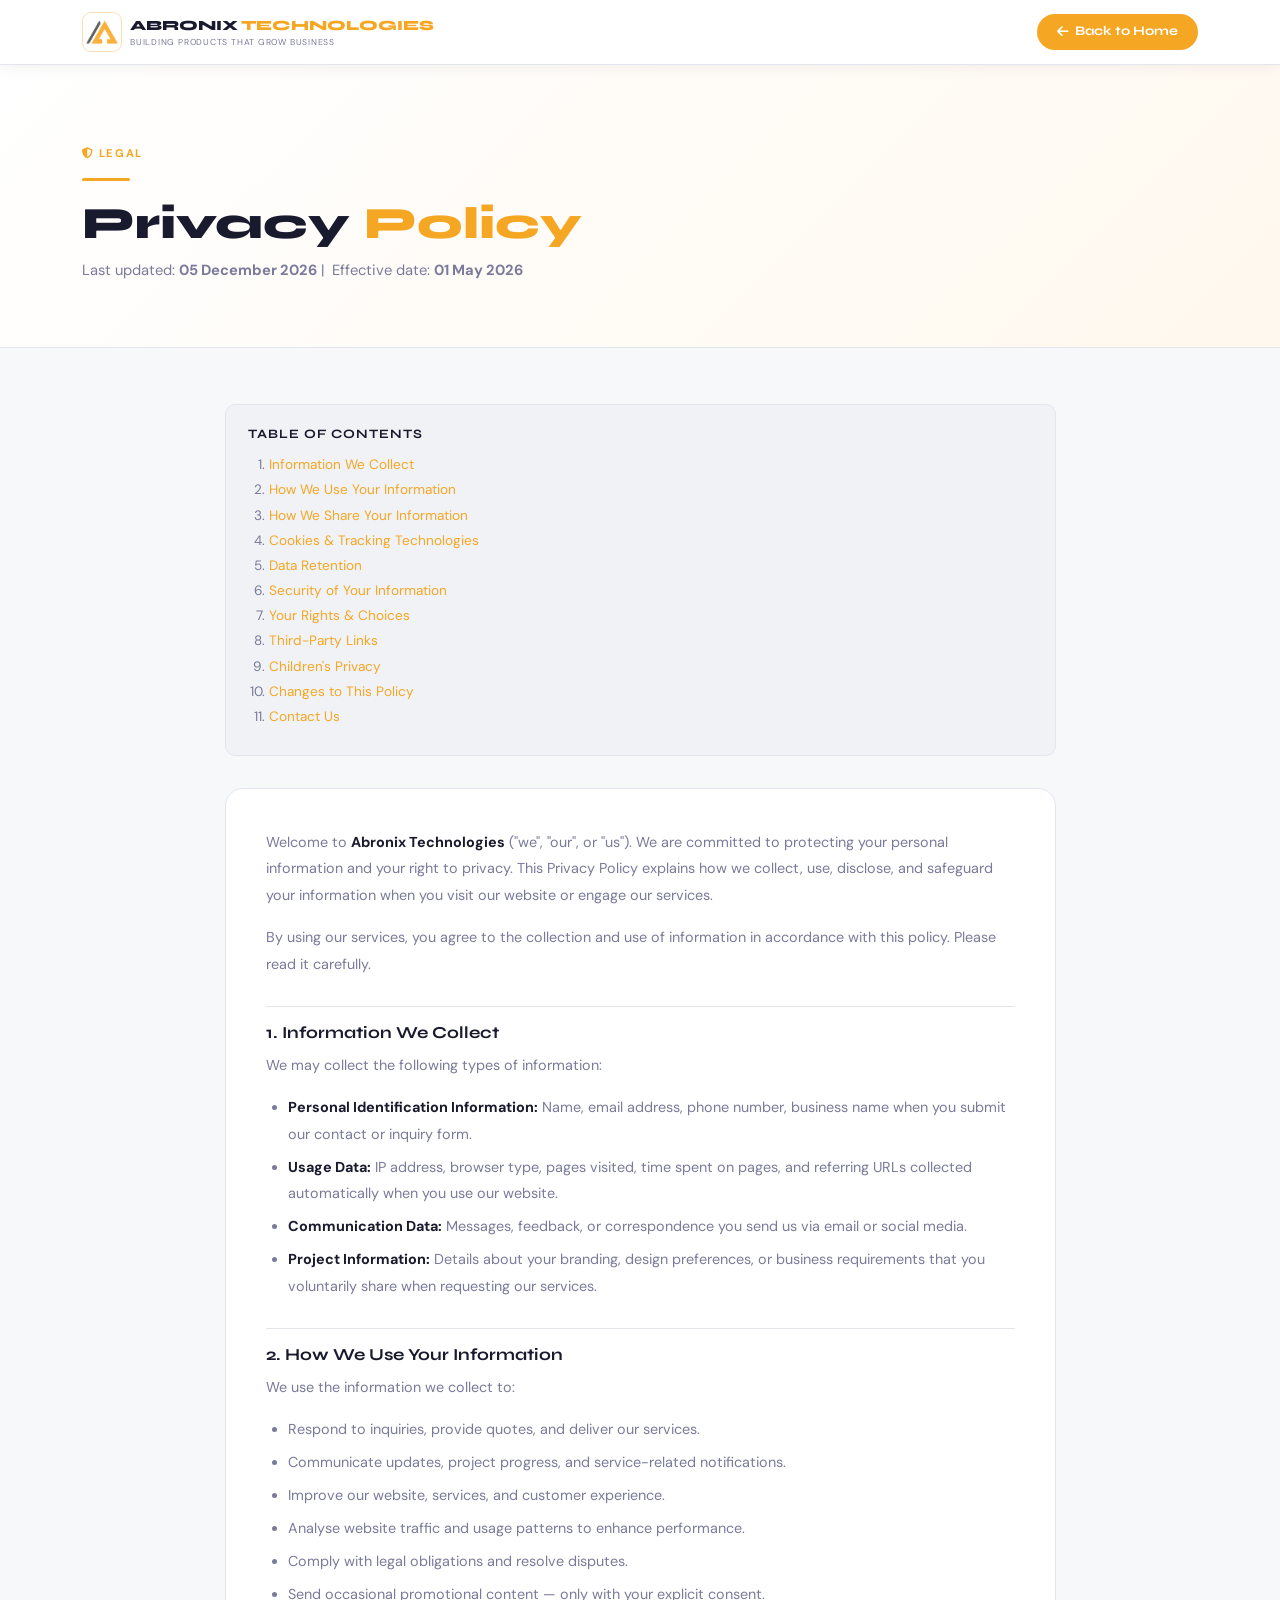
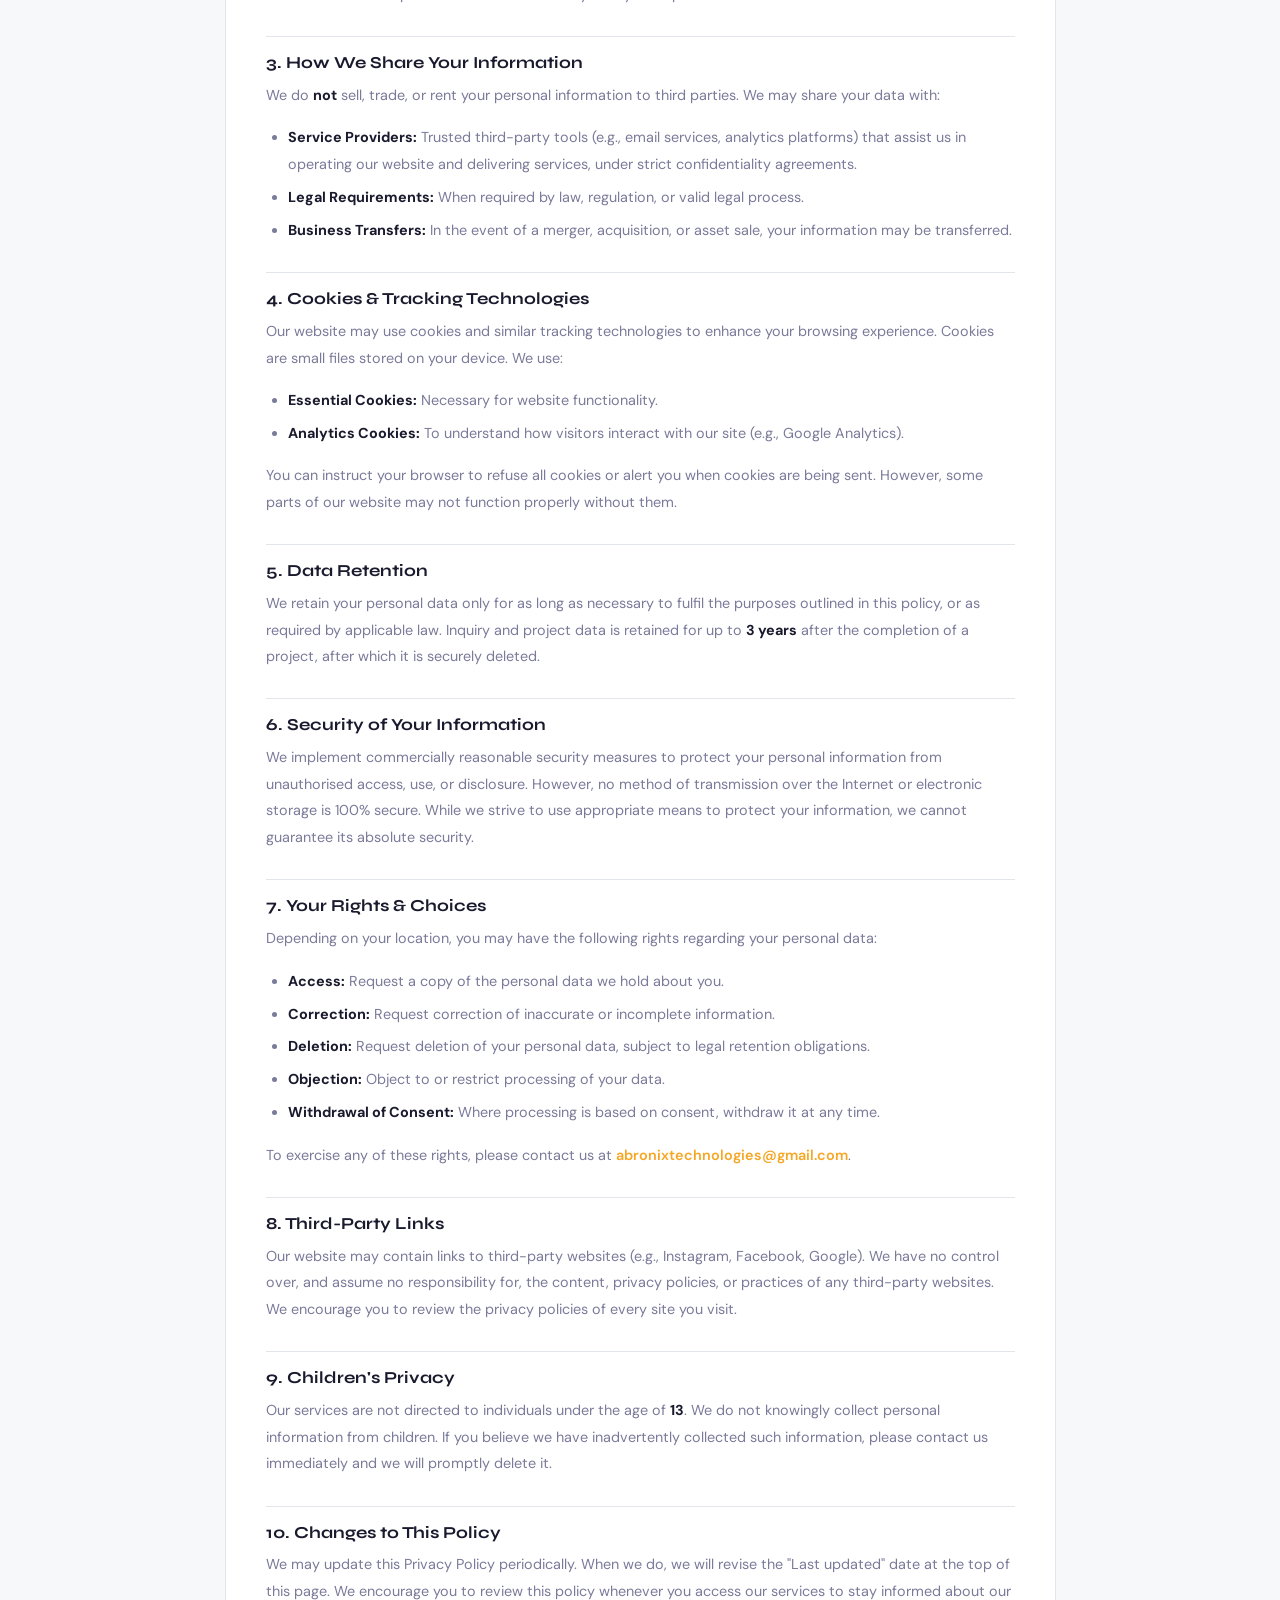
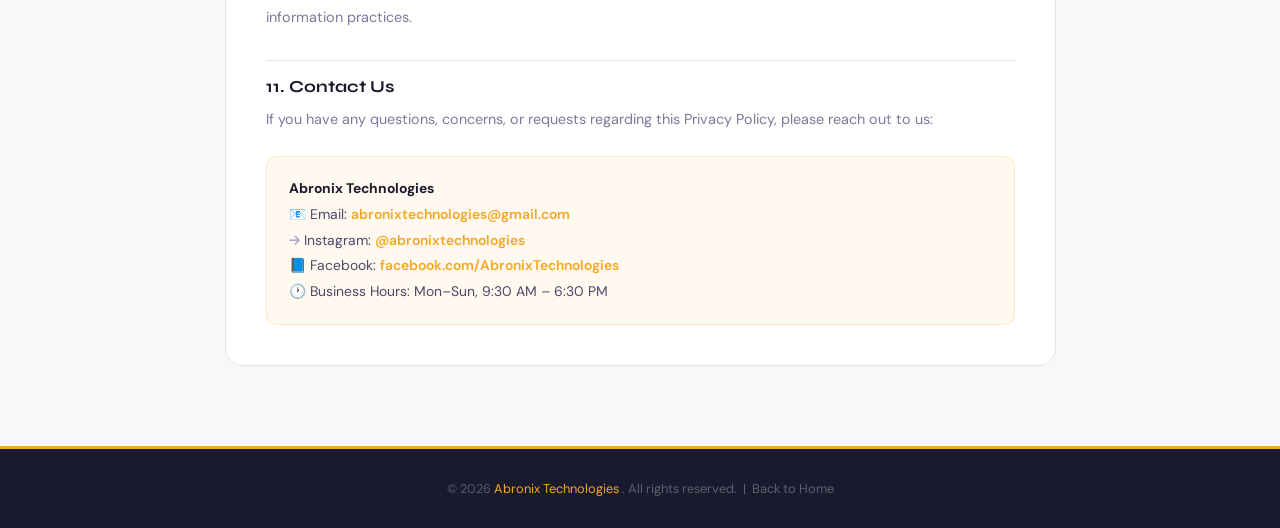
==== privacy.html @ d1ef4562 "Update privacy.html" ====
<!DOCTYPE html>
<html lang="en">
<head>
    <meta charset="UTF-8">
    <meta name="viewport" content="width=device-width, initial-scale=1.0">
    <title>Privacy Policy – Abronix Technologies</title>
    <meta name="description" content="Read the Privacy Policy of Abronix Technologies to understand how we collect, use, store, and protect your personal information when you use our website and services.">
    <meta name="keywords" content="privacy policy, Abronix Technologies privacy, data protection policy, personal information, cookies policy, user data, website privacy India">
    <meta name="author" content="Abronix Technologies">
    <meta name="robots" content="index, follow, max-image-preview:large, max-snippet:-1, max-video-preview:-1">
    <meta name="language" content="English">
    <meta name="revisit-after" content="7 days">
    <meta name="rating" content="general">
    <meta name="copyright" content="Abronix Technologies 2026">
    <meta name="category" content="Legal, Privacy">
    <meta name="classification" content="Legal">
    <meta name="coverage" content="Worldwide">
    <meta name="distribution" content="Global">
    <meta name="referrer" content="no-referrer-when-downgrade">

    <meta property="og:type" content="website">
    <meta property="og:url" content="https://www.abronixtechnologies.com/privacy-policy">
    <meta property="og:site_name" content="Abronix Technologies">
    <meta property="og:title" content="Privacy Policy | Abronix Technologies">
    <meta property="og:description" content="Learn how Abronix Technologies collects, uses, and protects your personal data and ensures privacy across all our services.">
    <meta property="og:image" content="https://www.abronixtechnologies.com/og-image.png">
    <meta property="og:image:width" content="1200">
    <meta property="og:image:height" content="630">
    <meta property="og:image:alt" content="Abronix Technologies Privacy Policy">
    <meta property="og:image:type" content="image/png">
    <meta property="og:locale" content="en_IN">
    <meta property="og:locale:alternate" content="en_US">
    <meta property="og:updated_time" content="2026-05-19T00:00:00+05:30">

    <meta name="theme-color" content="#F5A623">
    <meta name="mobile-web-app-capable" content="yes">
    <meta name="apple-mobile-web-app-capable" content="yes">
    <meta name="apple-mobile-web-app-status-bar-style" content="default">
    <meta name="apple-mobile-web-app-title" content="Abronix Technologies">
    <meta name="application-name" content="Abronix Technologies">

    <!-- Bootstrap 5.3.3 -->
    <link href="https://cdn.jsdelivr.net/npm/bootstrap@5.3.3/dist/css/bootstrap.min.css" rel="stylesheet">
    <link rel="stylesheet" href="https://cdnjs.cloudflare.com/ajax/libs/font-awesome/6.5.0/css/all.min.css">
    <link href="https://fonts.googleapis.com/css2?family=Syne:wght@400;600;700;800&family=DM+Sans:ital,opsz,wght@0,9..40,300;0,9..40,400;0,9..40,500;0,9..40,600;1,9..40,400&display=swap" rel="stylesheet">
    <style>
        :root {
            --gold:#F5A623;
            --gold-dk:#C8820A;
            --bg-body:#F7F8FA;
            --bg-white:#FFFFFF;
            --bg-off:#F0F2F5;
            --text-dark:#1A1A2E;
            --text-mid:#4A4A6A;
            --text-muted:#7A7A9A;
            --text-dim:#AAAACC;
            --border:#E2E5EC;
            --border-gold:rgba(245,166,35,.35);
            --radius:18px;
            --radius-sm:10px;
            --shadow:0 4px 24px rgba(0,0,0,.07);
            --shadow-gold:0 8px 36px rgba(245,166,35,.22);
            --transition:all .35s cubic-bezier(.4,0,.2,1);
            --font-head:'Syne',sans-serif;
            --font-body:'DM Sans',sans-serif;
        }

        *, *::before, *::after {
            box-sizing: border-box;
            margin: 0;
            padding: 0;
        }

        html {
            scroll-behavior: smooth;
        }

        body {
            font-family: var(--font-body);
            background: var(--bg-body);
            color: var(--text-dark);
            overflow-x: hidden;
        }

        h1, h2, h3, h4, h5 {
            font-family: var(--font-head);
        }

        a {
            text-decoration: none;
            color: inherit;
        }

        ::-webkit-scrollbar {
            width: 5px;
        }

        ::-webkit-scrollbar-thumb {
            background: var(--gold);
            border-radius: 3px;
        }

        .text-gold {
            color: var(--gold)!important;
        }

        #pNav {
            position: sticky;
            top: 0;
            z-index: 100;
            background: rgba(255,255,255,.97);
            backdrop-filter: blur(20px);
            border-bottom: 1px solid var(--border);
            padding: 12px 0;
            box-shadow: 0 2px 16px rgba(0,0,0,.06);
        }

        .p-nav-logo img {
            width: 40px;
            height: 40px;
            object-fit: contain;
            border-radius: 9px;
            padding: 3px;
            background: #fff;
            border: 1.5px solid var(--border-gold);
        }

        .p-brand-name {
            font-family: var(--font-head);
            font-weight: 800;
            font-size: .88rem;
            color: var(--text-dark);
        }

            .p-brand-name span {
                color: var(--gold);
            }

        .p-brand-tag {
            font-size: .54rem;
            color: var(--text-muted);
            letter-spacing: .09em;
            text-transform: uppercase;
        }

        .btn-back {
            padding: 8px 20px;
            background: var(--gold);
            color: #fff;
            border: none;
            border-radius: 50px;
            font-family: var(--font-head);
            font-weight: 700;
            font-size: .82rem;
            transition: var(--transition);
            display: inline-flex;
            align-items: center;
            gap: 7px;
        }

            .btn-back:hover {
                background: var(--gold-dk);
                color: #fff;
                transform: translateY(-1px);
            }

        .policy-hero {
            padding: 80px 0 50px;
            background: linear-gradient(135deg,#fff 0%,#FFF8EE 100%);
            border-bottom: 1px solid var(--border);
        }

            .policy-hero h1 {
                font-size: clamp(1.9rem,4vw,2.8rem);
                font-weight: 800;
                color: var(--text-dark);
            }

            .policy-hero p {
                color: var(--text-muted);
                font-size: .92rem;
                margin-top: .5rem;
            }

        .gold-bar {
            width: 48px;
            height: 3px;
            background: var(--gold);
            border-radius: 2px;
            margin: 1rem 0;
        }

        .policy-label {
            font-size: .7rem;
            font-weight: 700;
            color: var(--gold);
            letter-spacing: .15em;
            text-transform: uppercase;
        }

        .policy-body {
            padding: 56px 0 80px;
        }

        .policy-card {
            background: var(--bg-white);
            border: 1px solid var(--border);
            border-radius: var(--radius);
            padding: 2.5rem;
        }

            .policy-card h3 {
                font-size: 1.05rem;
                font-weight: 700;
                color: var(--text-dark);
                margin: 1.8rem 0 .55rem;
                padding-top: 1rem;
                border-top: 1px solid var(--border);
            }

                .policy-card h3:first-child {
                    border-top: none;
                    margin-top: 0;
                    padding-top: 0;
                }

            .policy-card p, .policy-card li {
                font-size: .9rem;
                color: var(--text-muted);
                line-height: 1.84;
            }

            .policy-card ul {
                padding-left: 1.4rem;
                margin: .6rem 0 1rem;
            }

                .policy-card ul li {
                    margin-bottom: .4rem;
                }

            .policy-card strong {
                color: var(--text-dark);
            }

        .contact-note {
            background: rgba(245,166,35,.07);
            border: 1px solid rgba(245,166,35,.2);
            border-radius: var(--radius-sm);
            padding: 1.2rem 1.4rem;
            margin-top: 1.5rem;
        }

            .contact-note p {
                font-size: .87rem;
                color: var(--text-mid);
                margin: 0;
            }

            .contact-note a {
                color: var(--gold);
                font-weight: 600;
            }

        .toc-card {
            background: var(--bg-off);
            border: 1px solid var(--border);
            border-radius: var(--radius-sm);
            padding: 1.4rem;
            margin-bottom: 2rem;
        }

            .toc-card h6 {
                font-family: var(--font-head);
                font-size: .8rem;
                font-weight: 700;
                color: var(--text-dark);
                text-transform: uppercase;
                letter-spacing: .08em;
                margin-bottom: .8rem;
            }

            .toc-card ol {
                padding-left: 1.3rem;
                margin: 0;
            }

                .toc-card ol li {
                    font-size: .85rem;
                    color: var(--text-muted);
                    margin-bottom: .3rem;
                }

                    .toc-card ol li a {
                        color: var(--gold);
                    }

                        .toc-card ol li a:hover {
                            text-decoration: underline;
                        }

        .footer {
            color: inherit;
        }

            .footer a:hover {
                color: white;
            }

        /* ══ SCROLL-TO-TOP ══ */
        #scrollTop {
            position: fixed;
            bottom: 28px;
            right: 28px;
            z-index: 9999;
            width: 46px;
            height: 46px;
            border-radius: 50%;
            background: var(--gold);
            color: #fff;
            border: none;
            display: flex;
            align-items: center;
            justify-content: center;
            font-size: 1rem;
            cursor: pointer;
            box-shadow: 0 4px 20px rgba(245,166,35,.45);
            opacity: 0;
            visibility: hidden;
            transform: translateY(16px);
            transition: var(--transition);
        }

            #scrollTop.show {
                opacity: 1;
                visibility: visible;
                transform: translateY(0);
            }

            #scrollTop:hover {
                background: var(--gold-dk);
                transform: translateY(-3px);
                box-shadow: 0 8px 28px rgba(245,166,35,.55);
            }
    </style>
</head>
<body>

    <!-- Sticky Policy Navbar -->
    <nav id="pNav">
        <div class="container d-flex align-items-center justify-content-between gap-3">
            <a href="index.html" class="d-flex align-items-center gap-2 p-nav-logo" style="text-decoration: none">
                <img src="Privacy_40×40px.png" alt="Abronix Technologies">
                <div>
                    <div class="p-brand-name">ABRONIX <span>TECHNOLOGIES</span></div>
                    <div class="p-brand-tag">Building Products That Grow Business</div>
                </div>
            </a>
            <a href="index.html" class="btn-back"><i class="fas fa-arrow-left"></i>Back to Home</a>
        </div>
    </nav>

    <!-- Hero -->
    <div class="policy-hero">
        <div class="container">
            <div class="policy-label"><i class="fas fa-shield-halved me-1"></i>Legal</div>
            <div class="gold-bar"></div>
            <h1>Privacy <span class="text-gold">Policy</span></h1>
            <p>Last updated: <strong id="date"></strong>&nbsp;|&nbsp; Effective date: <strong>01 May 2026</strong></p>
        </div>
    </div>

    <!-- Body -->
    <div class="policy-body">
        <div class="container">
            <div class="row justify-content-center">
                <div class="col-lg-9">

                    <!-- Table of Contents -->
                    <div class="toc-card">
                        <h6>Table of Contents</h6>
                        <ol>
                            <li><a href="#p1">Information We Collect</a></li>
                            <li><a href="#p2">How We Use Your Information</a></li>
                            <li><a href="#p3">How We Share Your Information</a></li>
                            <li><a href="#p4">Cookies &amp; Tracking Technologies</a></li>
                            <li><a href="#p5">Data Retention</a></li>
                            <li><a href="#p6">Security of Your Information</a></li>
                            <li><a href="#p7">Your Rights &amp; Choices</a></li>
                            <li><a href="#p8">Third-Party Links</a></li>
                            <li><a href="#p9">Children&apos;s Privacy</a></li>
                            <li><a href="#p10">Changes to This Policy</a></li>
                            <li><a href="#p11">Contact Us</a></li>
                        </ol>
                    </div>

                    <div class="policy-card">

                        <p>Welcome to <strong>Abronix Technologies</strong> (&quot;we&quot;, &quot;our&quot;, or &quot;us&quot;). We are committed to protecting your personal information and your right to privacy. This Privacy Policy explains how we collect, use, disclose, and safeguard your information when you visit our website or engage our services.</p>
                        <p>By using our services, you agree to the collection and use of information in accordance with this policy. Please read it carefully.</p>

                        <h3 id="p1">1. Information We Collect</h3>
                        <p>We may collect the following types of information:</p>
                        <ul>
                            <li><strong>Personal Identification Information:</strong> Name, email address, phone number, business name when you submit our contact or inquiry form.</li>
                            <li><strong>Usage Data:</strong> IP address, browser type, pages visited, time spent on pages, and referring URLs collected automatically when you use our website.</li>
                            <li><strong>Communication Data:</strong> Messages, feedback, or correspondence you send us via email or social media.</li>
                            <li><strong>Project Information:</strong> Details about your branding, design preferences, or business requirements that you voluntarily share when requesting our services.</li>
                        </ul>

                        <h3 id="p2">2. How We Use Your Information</h3>
                        <p>We use the information we collect to:</p>
                        <ul>
                            <li>Respond to inquiries, provide quotes, and deliver our services.</li>
                            <li>Communicate updates, project progress, and service-related notifications.</li>
                            <li>Improve our website, services, and customer experience.</li>
                            <li>Analyse website traffic and usage patterns to enhance performance.</li>
                            <li>Comply with legal obligations and resolve disputes.</li>
                            <li>Send occasional promotional content — only with your explicit consent.</li>
                        </ul>

                        <h3 id="p3">3. How We Share Your Information</h3>
                        <p>We do <strong>not</strong> sell, trade, or rent your personal information to third parties. We may share your data with:</p>
                        <ul>
                            <li><strong>Service Providers:</strong> Trusted third-party tools (e.g., email services, analytics platforms) that assist us in operating our website and delivering services, under strict confidentiality agreements.</li>
                            <li><strong>Legal Requirements:</strong> When required by law, regulation, or valid legal process.</li>
                            <li><strong>Business Transfers:</strong> In the event of a merger, acquisition, or asset sale, your information may be transferred.</li>
                        </ul>

                        <h3 id="p4">4. Cookies &amp; Tracking Technologies</h3>
                        <p>Our website may use cookies and similar tracking technologies to enhance your browsing experience. Cookies are small files stored on your device. We use:</p>
                        <ul>
                            <li><strong>Essential Cookies:</strong> Necessary for website functionality.</li>
                            <li><strong>Analytics Cookies:</strong> To understand how visitors interact with our site (e.g., Google Analytics).</li>
                        </ul>
                        <p>You can instruct your browser to refuse all cookies or alert you when cookies are being sent. However, some parts of our website may not function properly without them.</p>

                        <h3 id="p5">5. Data Retention</h3>
                        <p>We retain your personal data only for as long as necessary to fulfil the purposes outlined in this policy, or as required by applicable law. Inquiry and project data is retained for up to <strong>3 years</strong> after the completion of a project, after which it is securely deleted.</p>

                        <h3 id="p6">6. Security of Your Information</h3>
                        <p>We implement commercially reasonable security measures to protect your personal information from unauthorised access, use, or disclosure. However, no method of transmission over the Internet or electronic storage is 100% secure. While we strive to use appropriate means to protect your information, we cannot guarantee its absolute security.</p>

                        <h3 id="p7">7. Your Rights &amp; Choices</h3>
                        <p>Depending on your location, you may have the following rights regarding your personal data:</p>
                        <ul>
                            <li><strong>Access:</strong> Request a copy of the personal data we hold about you.</li>
                            <li><strong>Correction:</strong> Request correction of inaccurate or incomplete information.</li>
                            <li><strong>Deletion:</strong> Request deletion of your personal data, subject to legal retention obligations.</li>
                            <li><strong>Objection:</strong> Object to or restrict processing of your data.</li>
                            <li><strong>Withdrawal of Consent:</strong> Where processing is based on consent, withdraw it at any time.</li>
                        </ul>
                        <p>To exercise any of these rights, please contact us at <a href="mailto:abronixtechnologies@gmail.com" style="color: var(--gold); font-weight: 600">abronixtechnologies@gmail.com</a>.</p>

                        <h3 id="p8">8. Third-Party Links</h3>
                        <p>Our website may contain links to third-party websites (e.g., Instagram, Facebook, Google). We have no control over, and assume no responsibility for, the content, privacy policies, or practices of any third-party websites. We encourage you to review the privacy policies of every site you visit.</p>

                        <h3 id="p9">9. Children&apos;s Privacy</h3>
                        <p>Our services are not directed to individuals under the age of <strong>13</strong>. We do not knowingly collect personal information from children. If you believe we have inadvertently collected such information, please contact us immediately and we will promptly delete it.</p>

                        <h3 id="p10">10. Changes to This Policy</h3>
                        <p>We may update this Privacy Policy periodically. When we do, we will revise the &quot;Last updated&quot; date at the top of this page. We encourage you to review this policy whenever you access our services to stay informed about our information practices.</p>

                        <h3 id="p11">11. Contact Us</h3>
                        <p>If you have any questions, concerns, or requests regarding this Privacy Policy, please reach out to us:</p>

                        <div class="contact-note">
                            <p>
                                <strong>Abronix Technologies</strong><br>
                                📧 Email: <a href="mailto:abronixtechnologies@gmail.com">abronixtechnologies@gmail.com</a><br>
                                
                                <i class="fas fa-arrow-right ms-auto" style="color: var(--text-dim); font-size: .78rem"></i> 
                                Instagram: <a href="https://www.instagram.com/AbronixTechnologies" target="_blank">@abronixtechnologies</a><br>
                                
                                📘 Facebook: <a href="https://facebook.com/AbronixTechnologies" target="_blank">facebook.com/AbronixTechnologies</a><br>
                                🕐 Business Hours: Mon–Sun, 9:30 AM – 6:30 PM
           
                            </p>
                        </div>

                    </div>
                </div>
            </div>
        </div>
    </div>

    <footer style="background: #1A1A2E; border-top: 3px solid var(--gold); padding: 30px 0; text-align: center">
        <p class="footer" style="font-size: .8rem; color: rgba(255,255,255,.3); margin: 0">
            © <span id="currentYear" style="color: rgba(255,255,255,.28)"></span>
            <span style="color: var(--gold)">
                <a href="index.html">Abronix Technologies</a>

            </span>. All rights reserved. &nbsp;|&nbsp; <a href="index.html" style="">Back to Home</a>
        </p>
    </footer>

    <!-- ═══ SCROLL TO TOP ═══ -->
    <button id="scrollTop" aria-label="Scroll to top" title="Back to top" onclick="window.scrollTo({top:0,behavior:'smooth'})">
        <i class="fas fa-chevron-up"></i>
    </button>

    <script src="https://cdn.jsdelivr.net/npm/bootstrap@5.3.3/dist/js/bootstrap.bundle.min.js"></script>
    <script>
        // ── Current Year Get
        document.getElementById("currentYear").textContent = new Date().getFullYear();

        const today = new Date();
        const options = { day: '2-digit', month: 'long', year: 'numeric' };
        document.getElementById("date").innerHTML =
          today.toLocaleDateString("en-GB", options);

        // ── Scroll-to-top button
const scrollTopBtn = document.getElementById('scrollTop');
        window.addEventListener('scroll', () => {
            scrollTopBtn.classList.toggle('show', window.scrollY > 400);
        });
    </script>
</body>
</html>
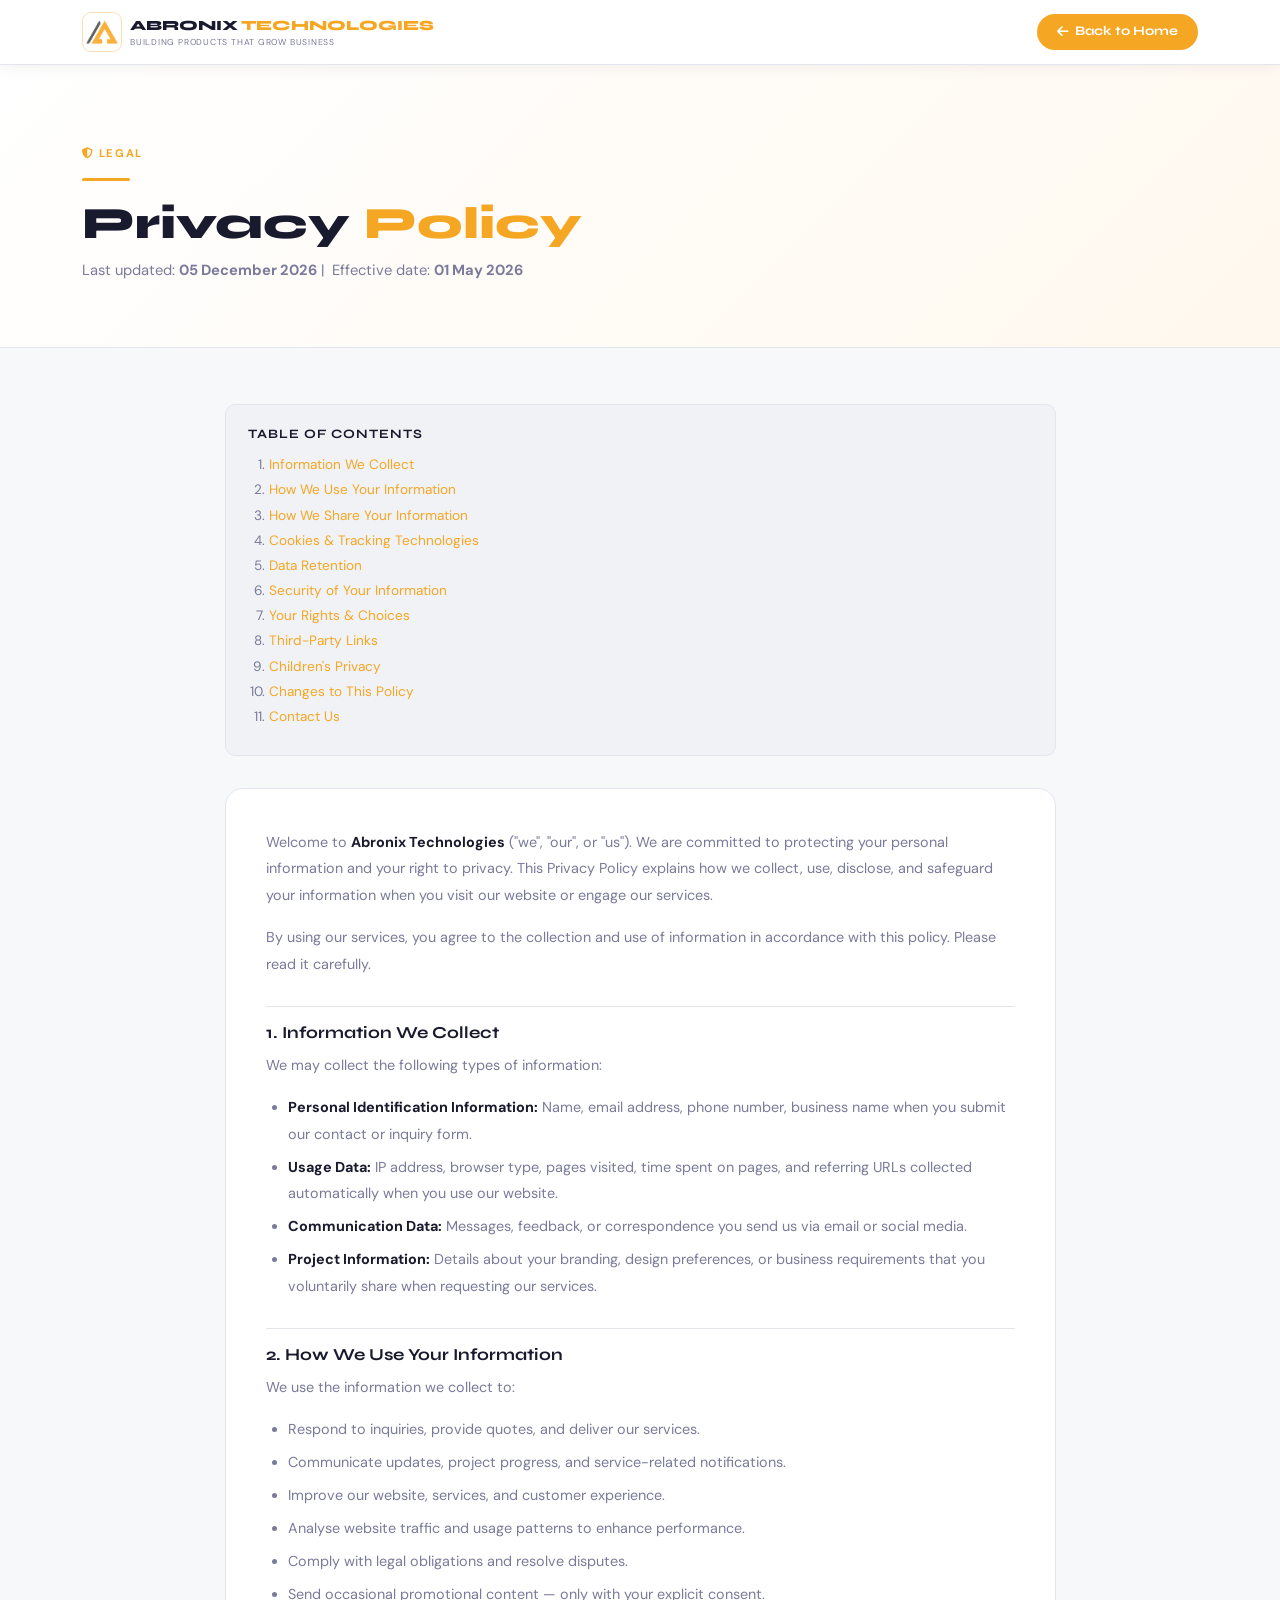
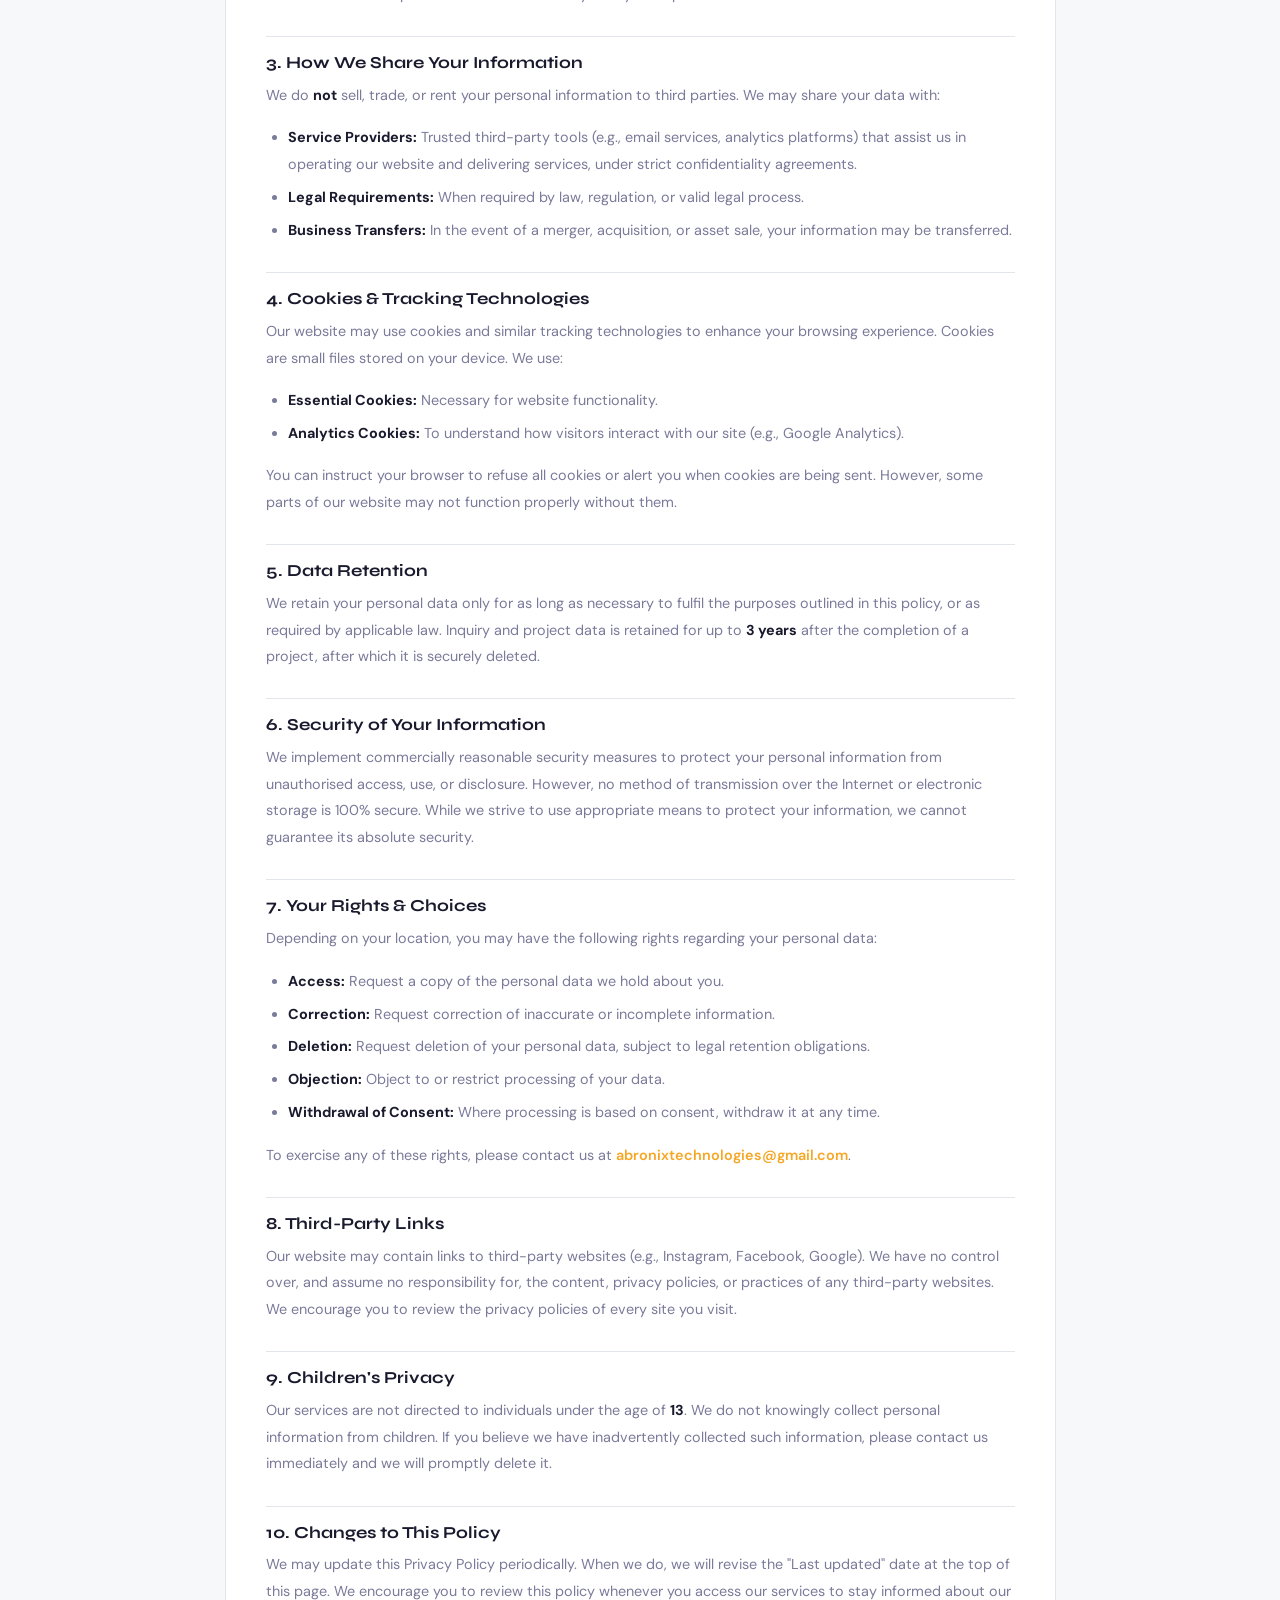
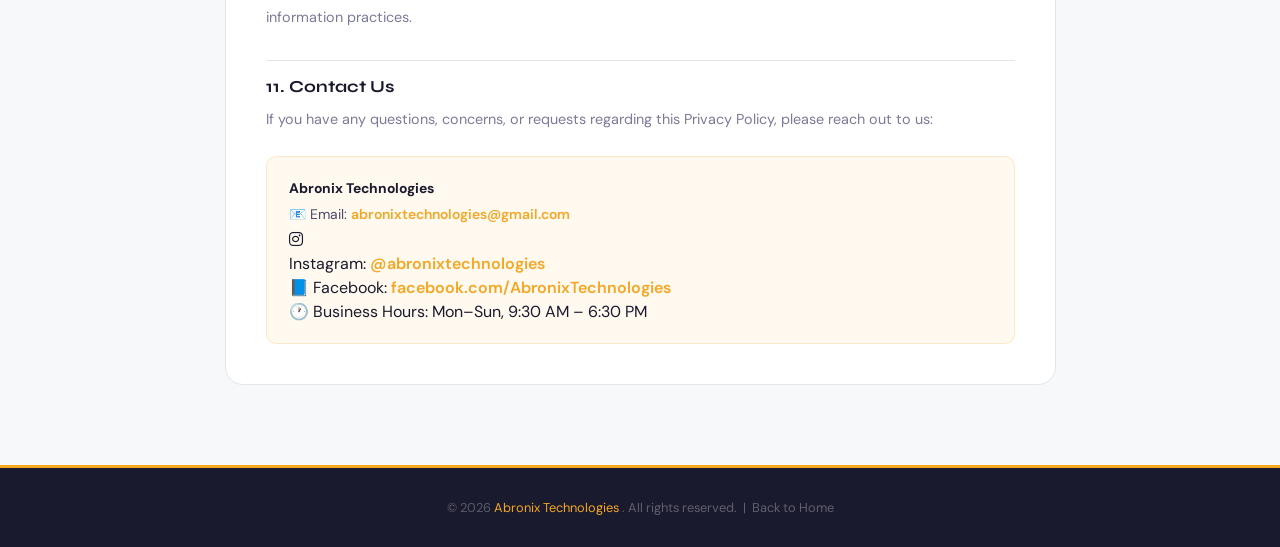
==== commit 031dd58a: "Update privacy.html" ====
--- a/privacy.html
+++ b/privacy.html
@@ -469,7 +469,7 @@
                                 <strong>Abronix Technologies</strong><br>
                                 📧 Email: <a href="mailto:abronixtechnologies@gmail.com">abronixtechnologies@gmail.com</a><br>
                                 
-                                <i class="fas fa-arrow-right ms-auto" style="color: var(--text-dim); font-size: .78rem"></i> 
+                                <div class="ci-icon ic-ig"><i class="fab fa-instagram"></i></div>
                                 Instagram: <a href="https://www.instagram.com/AbronixTechnologies" target="_blank">@abronixtechnologies</a><br>
                                 
                                 📘 Facebook: <a href="https://facebook.com/AbronixTechnologies" target="_blank">facebook.com/AbronixTechnologies</a><br>
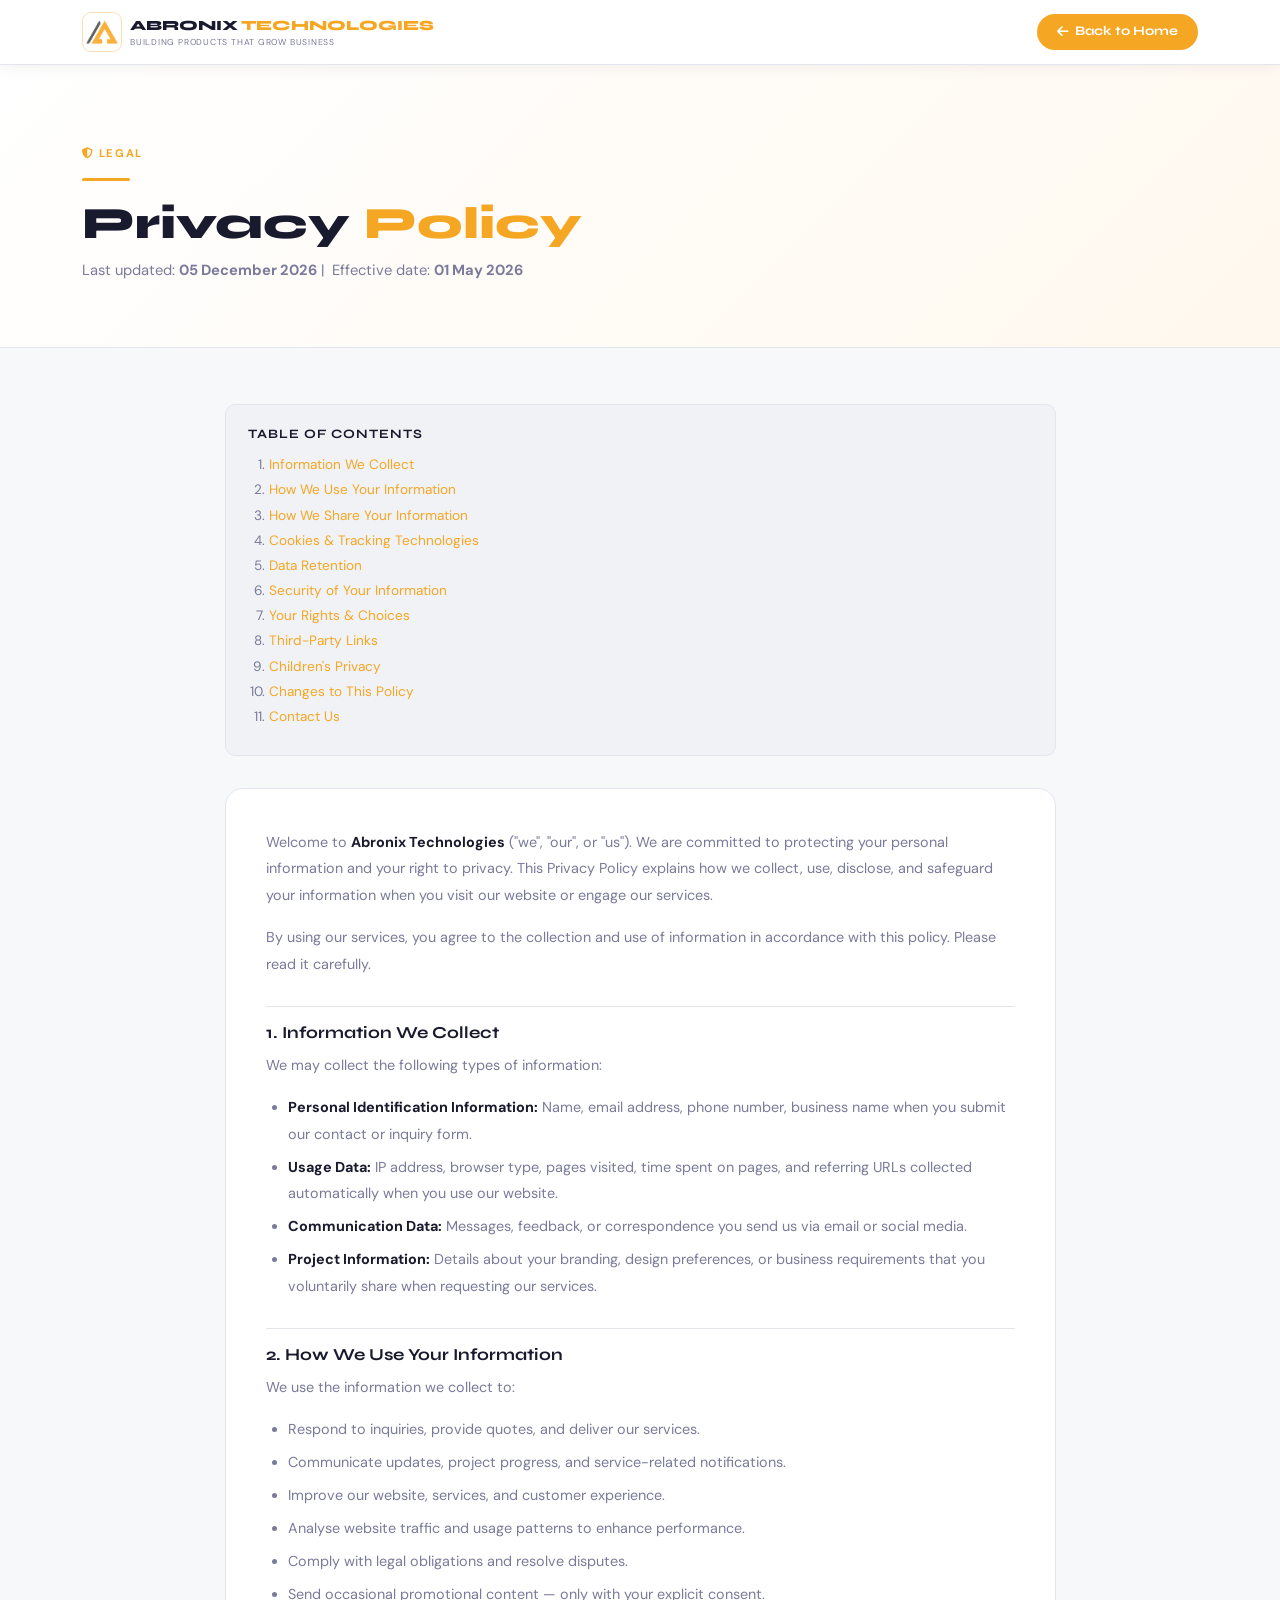
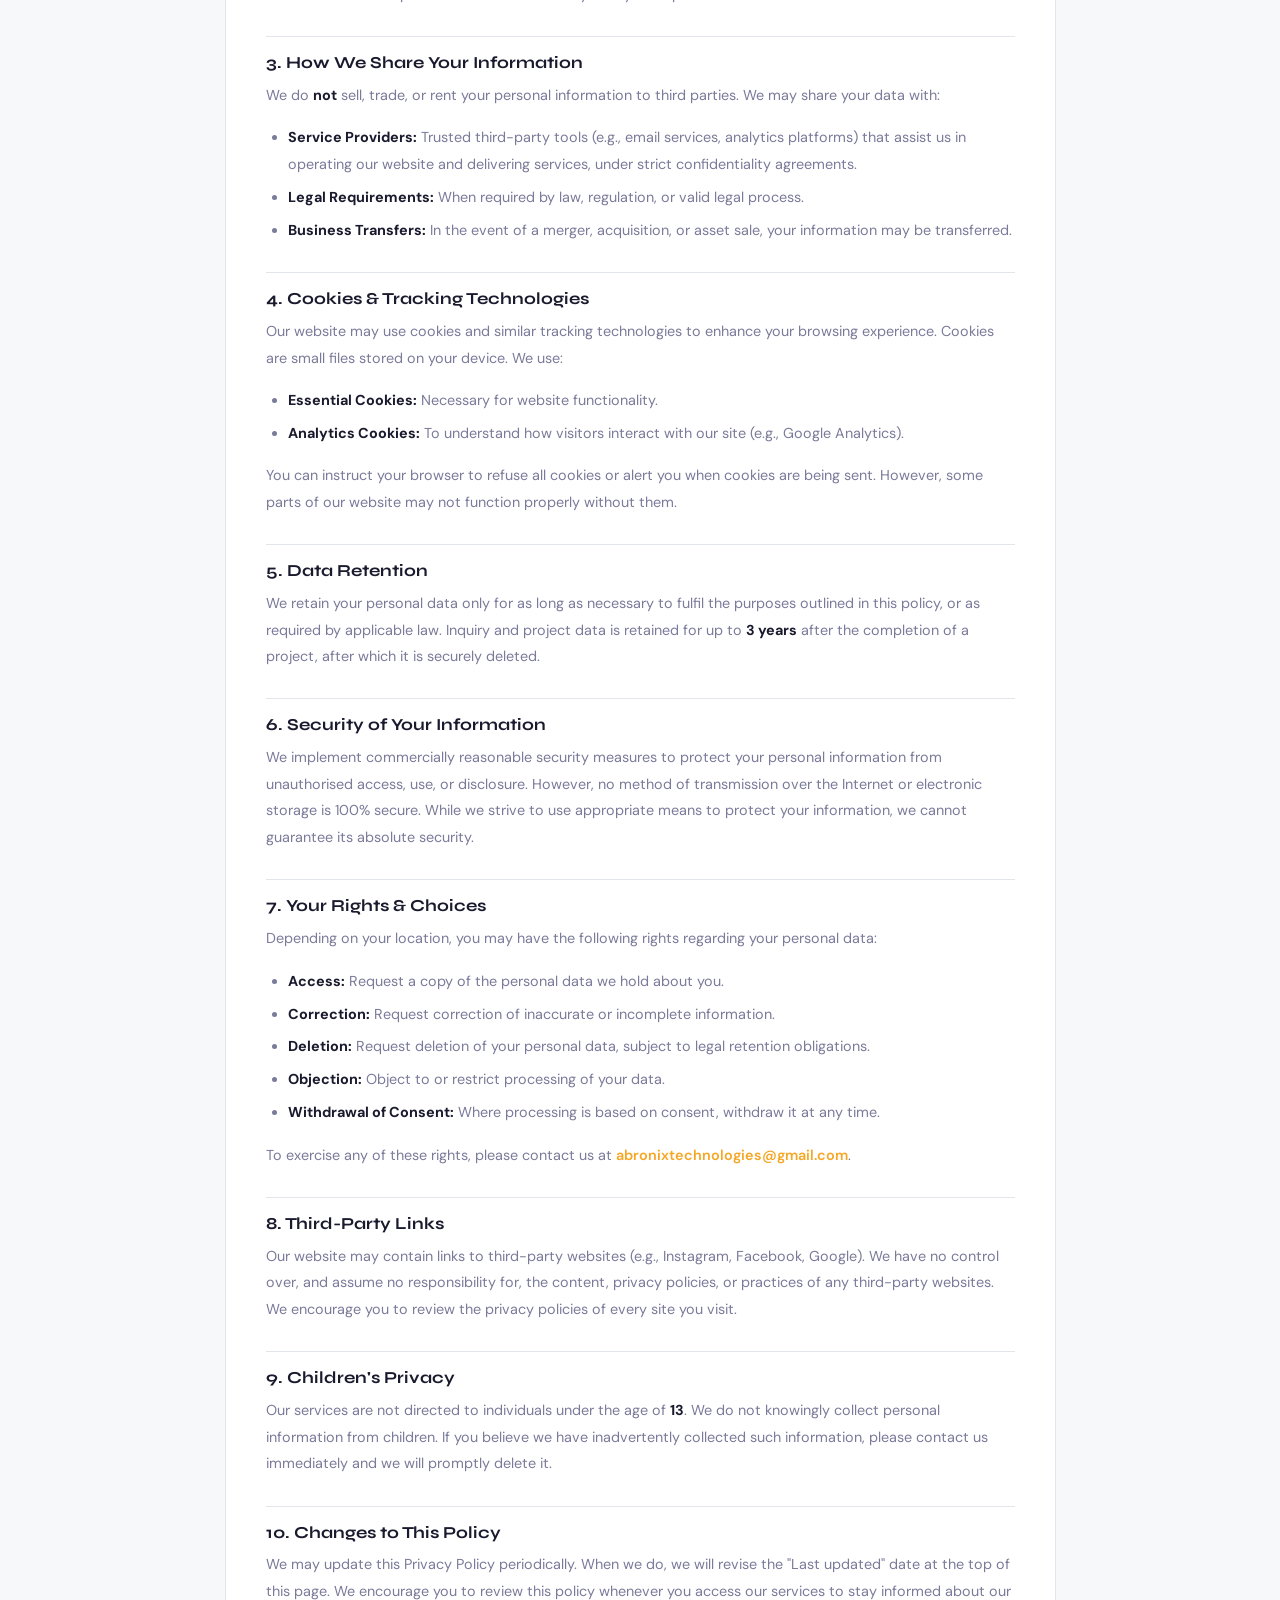
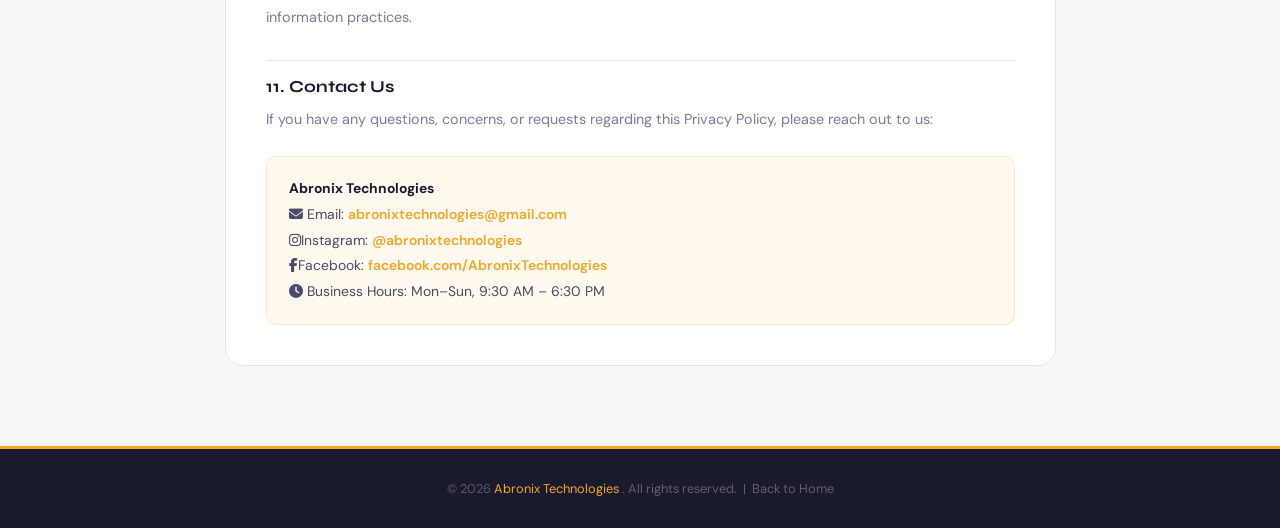
==== commit 6c0939b3: "Update privacy.html" ====
--- a/privacy.html
+++ b/privacy.html
@@ -467,13 +467,12 @@
                         <div class="contact-note">
                             <p>
                                 <strong>Abronix Technologies</strong><br>
-                                📧 Email: <a href="mailto:abronixtechnologies@gmail.com">abronixtechnologies@gmail.com</a><br>
+                                <i class="fas fa-envelope"></i> Email: <a href="mailto:abronixtechnologies@gmail.com">abronixtechnologies@gmail.com</a><br>
                                 
-                                <div class="ci-icon ic-ig"><i class="fab fa-instagram"></i></div>
-                                Instagram: <a href="https://www.instagram.com/AbronixTechnologies" target="_blank">@abronixtechnologies</a><br>
+                                <i class="fab fa-instagram"></i>Instagram: <a href="https://www.instagram.com/AbronixTechnologies" target="_blank">@abronixtechnologies</a><br>
                                 
-                                📘 Facebook: <a href="https://facebook.com/AbronixTechnologies" target="_blank">facebook.com/AbronixTechnologies</a><br>
-                                🕐 Business Hours: Mon–Sun, 9:30 AM – 6:30 PM
+                                <i class="fab fa-facebook-f"></i>Facebook: <a href="https://facebook.com/AbronixTechnologies" target="_blank">facebook.com/AbronixTechnologies</a><br>
+                                <i class="fas fa-clock"></i> Business Hours: Mon–Sun, 9:30 AM – 6:30 PM
            
                             </p>
                         </div>
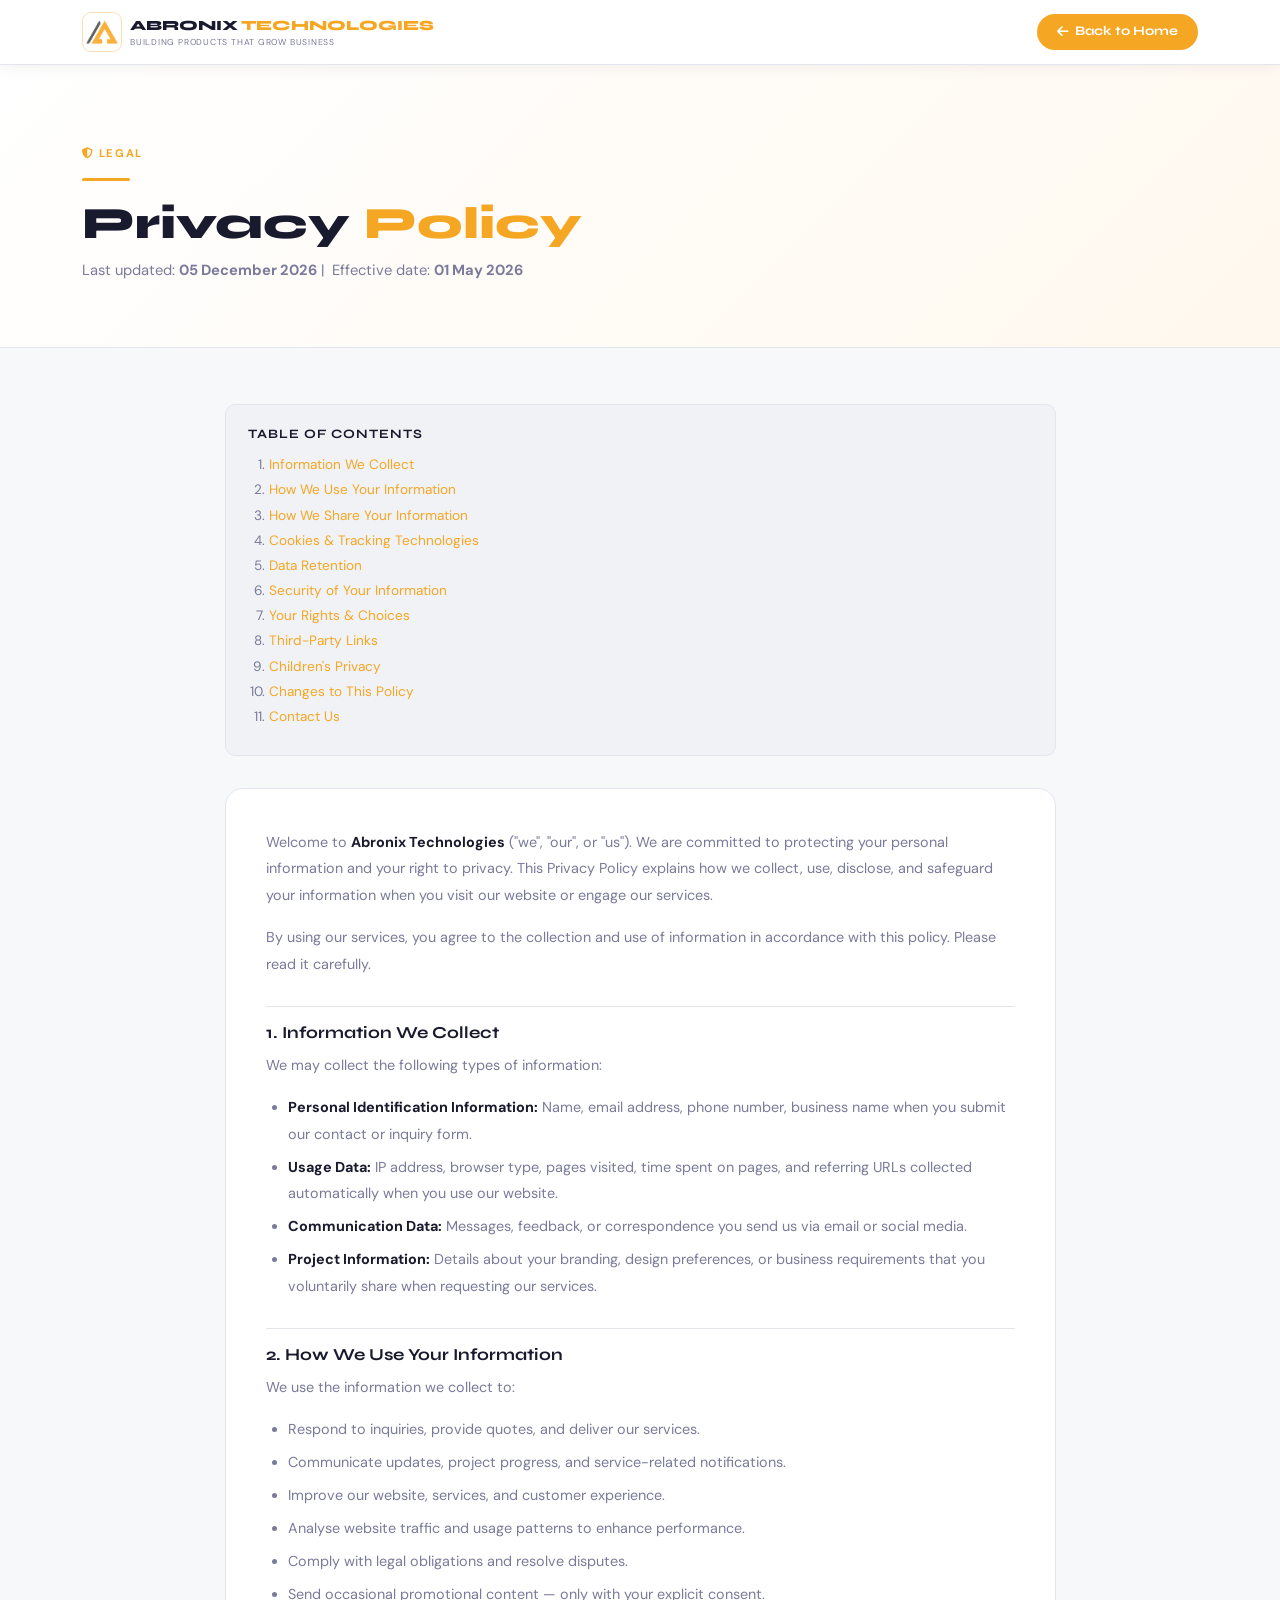
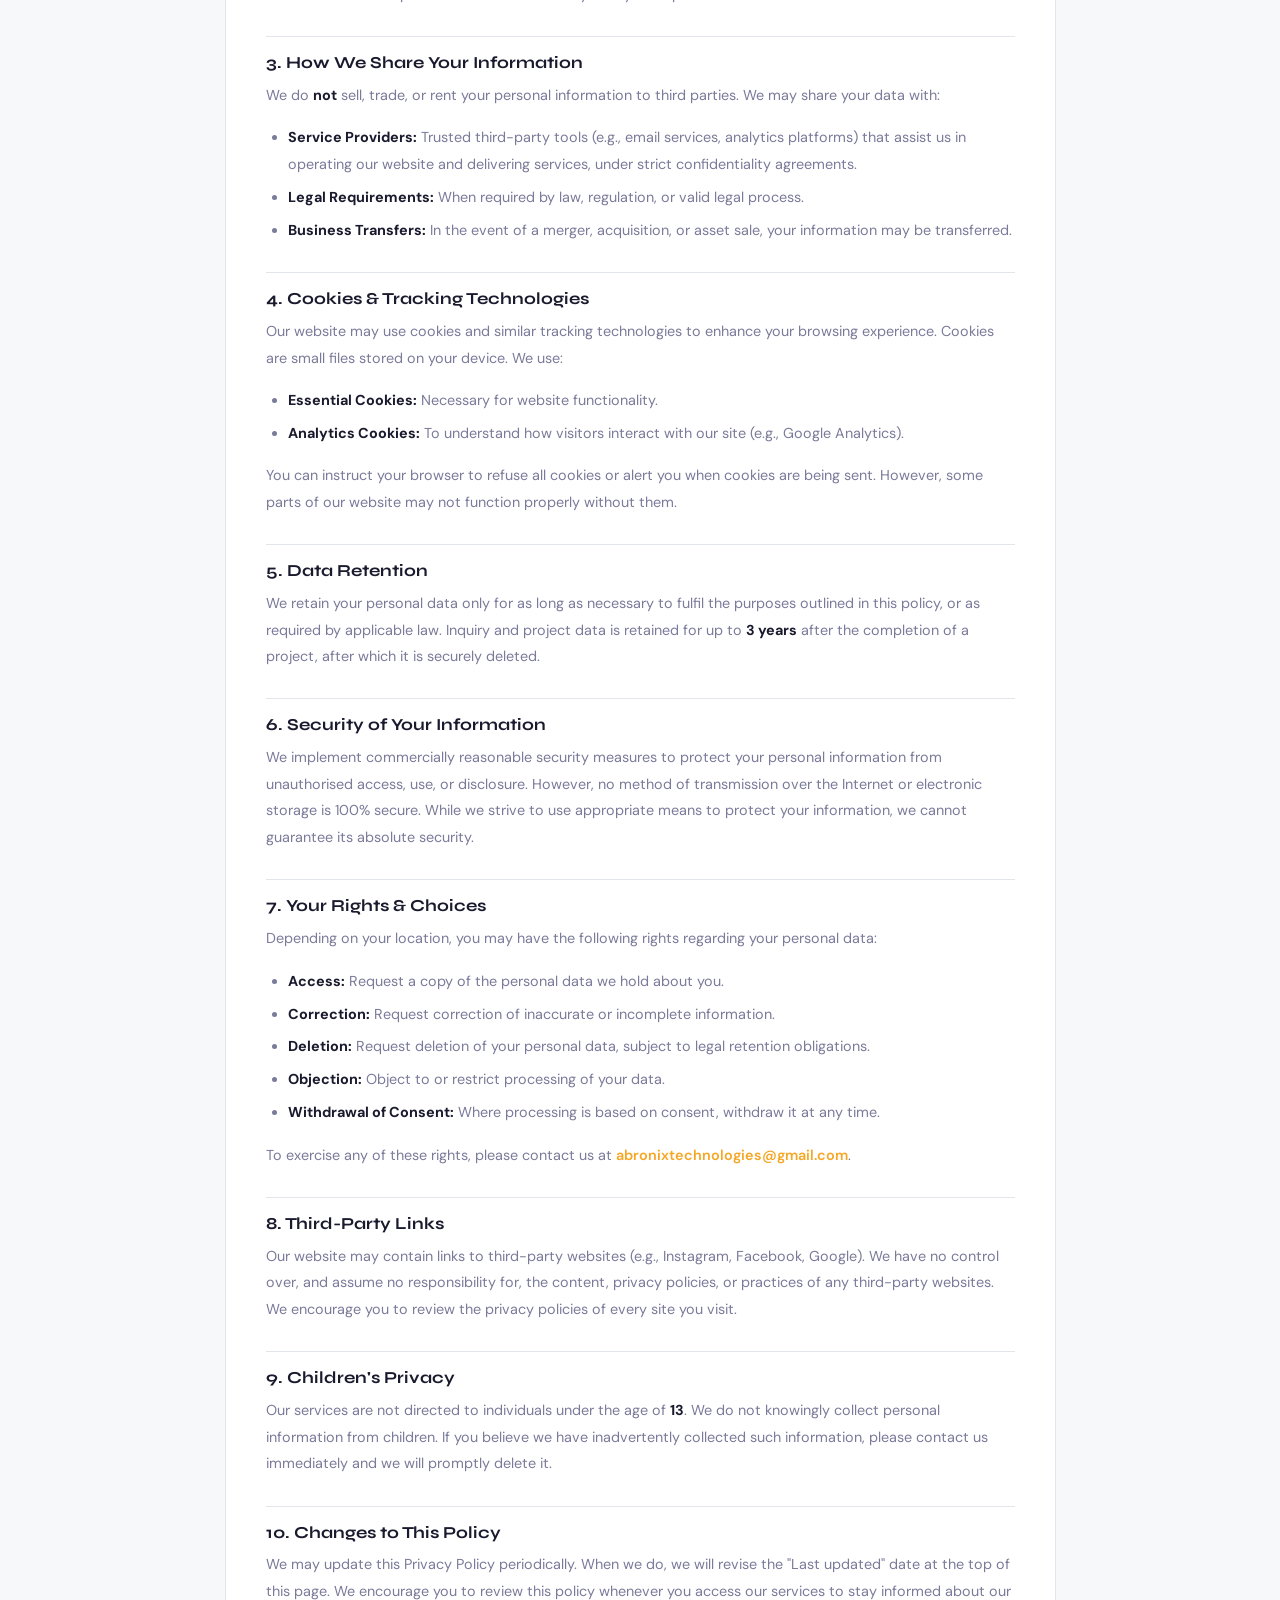
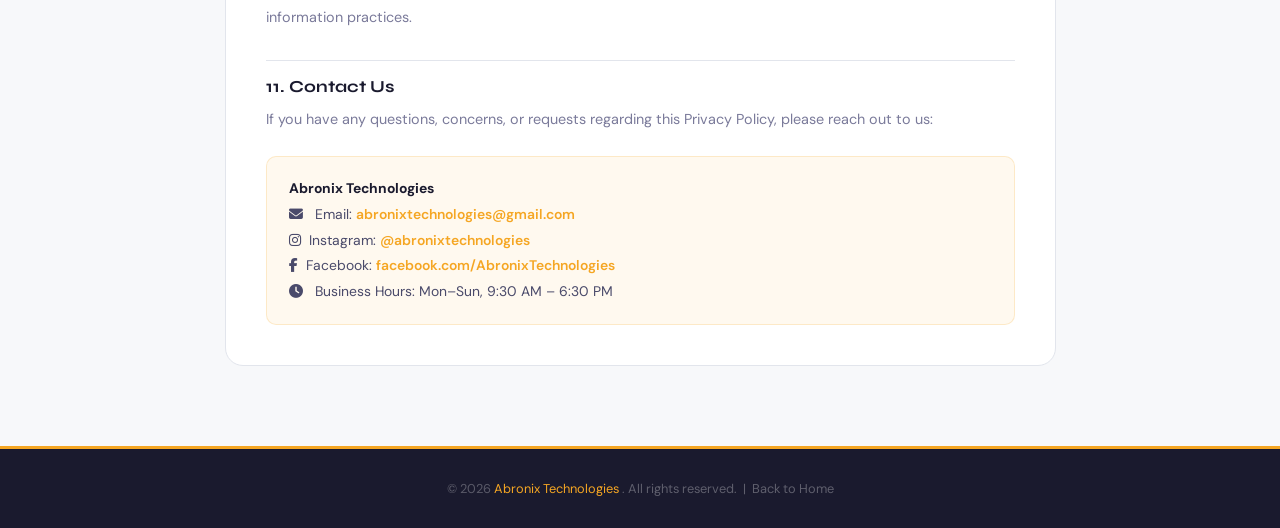
==== commit 39431b8b: "Update privacy.html" ====
--- a/privacy.html
+++ b/privacy.html
@@ -467,12 +467,12 @@
                         <div class="contact-note">
                             <p>
                                 <strong>Abronix Technologies</strong><br>
-                                <i class="fas fa-envelope"></i> Email: <a href="mailto:abronixtechnologies@gmail.com">abronixtechnologies@gmail.com</a><br>
+                                <i class="fas fa-envelope me-2"></i> Email: <a href="mailto:abronixtechnologies@gmail.com">abronixtechnologies@gmail.com</a><br>
                                 
-                                <i class="fab fa-instagram"></i>Instagram: <a href="https://www.instagram.com/AbronixTechnologies" target="_blank">@abronixtechnologies</a><br>
+                                <i class="fab fa-instagram me-2"></i>Instagram: <a href="https://www.instagram.com/AbronixTechnologies" target="_blank">@abronixtechnologies</a><br>
                                 
-                                <i class="fab fa-facebook-f"></i>Facebook: <a href="https://facebook.com/AbronixTechnologies" target="_blank">facebook.com/AbronixTechnologies</a><br>
-                                <i class="fas fa-clock"></i> Business Hours: Mon–Sun, 9:30 AM – 6:30 PM
+                                <i class="fab fa-facebook-f me-2"></i>Facebook: <a href="https://facebook.com/AbronixTechnologies" target="_blank">facebook.com/AbronixTechnologies</a><br>
+                                <i class="fas fa-clock me-2"></i> Business Hours: Mon–Sun, 9:30 AM – 6:30 PM
            
                             </p>
                         </div>
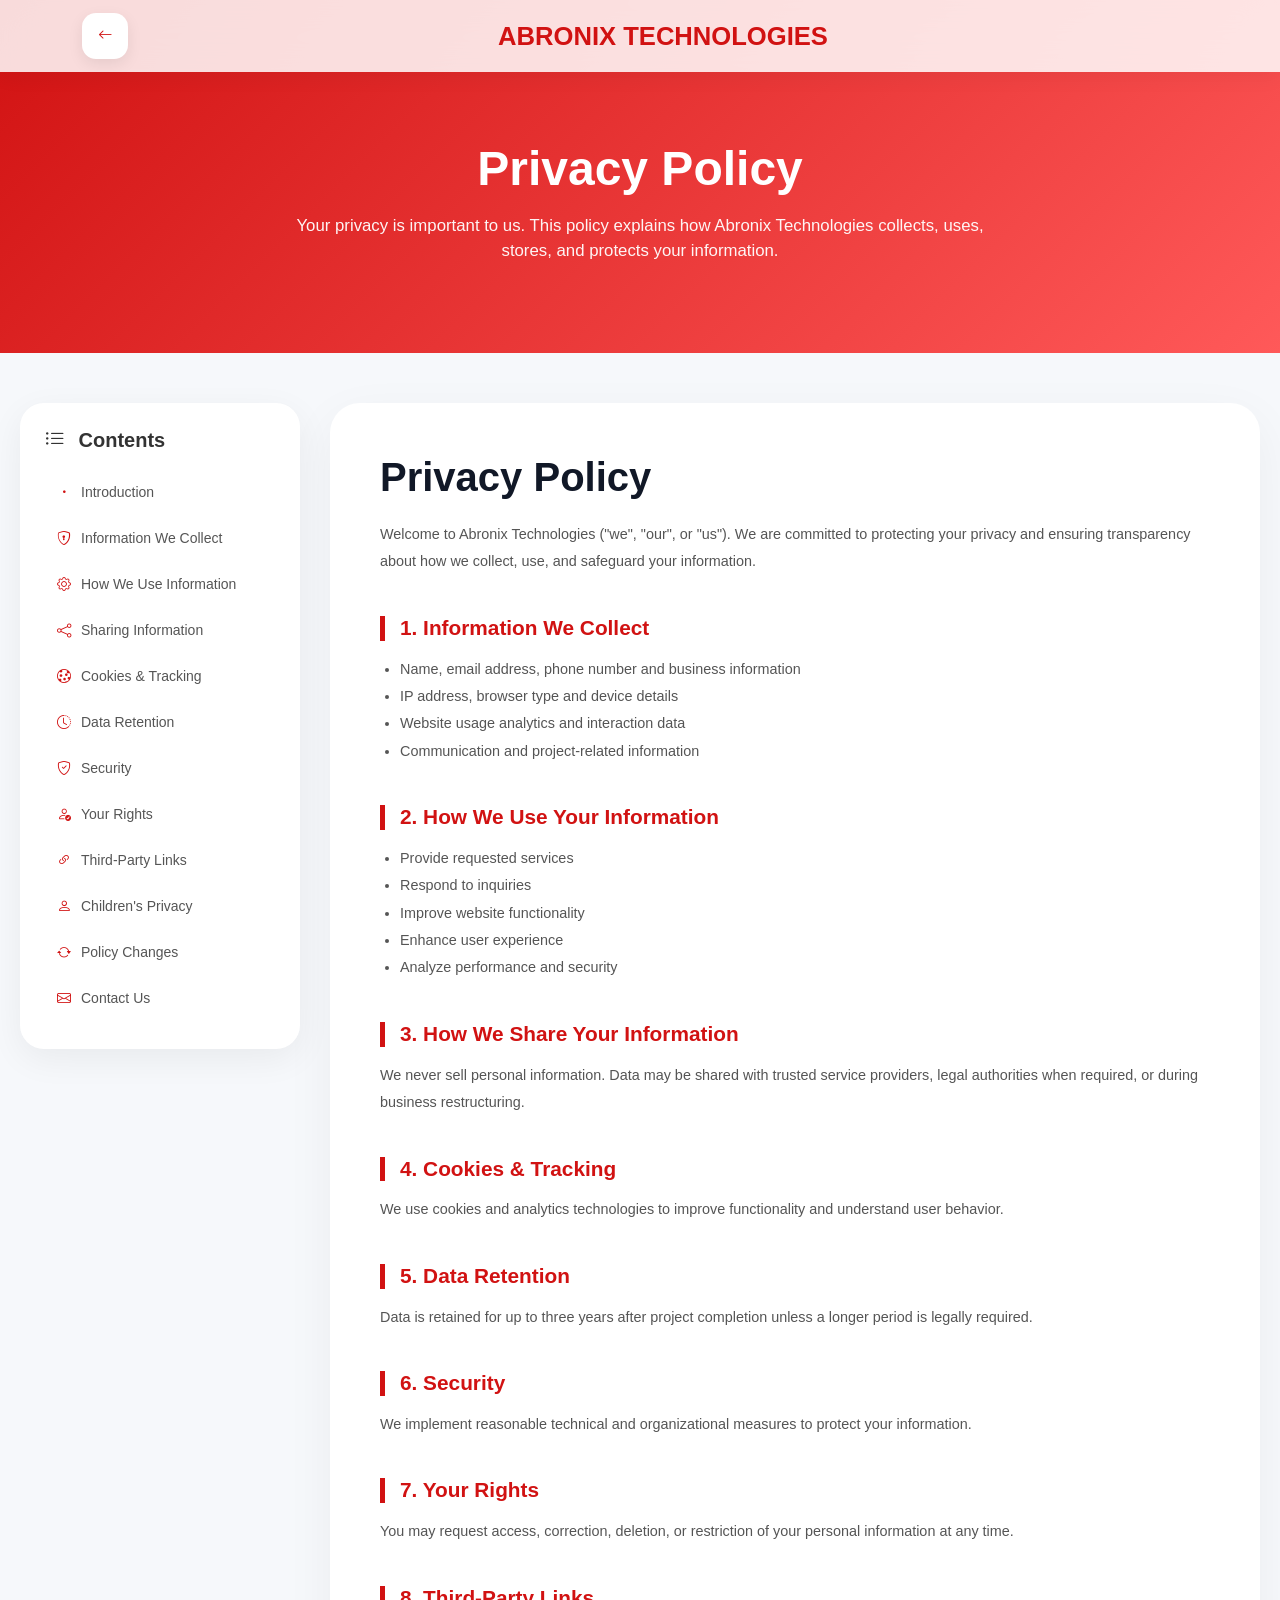
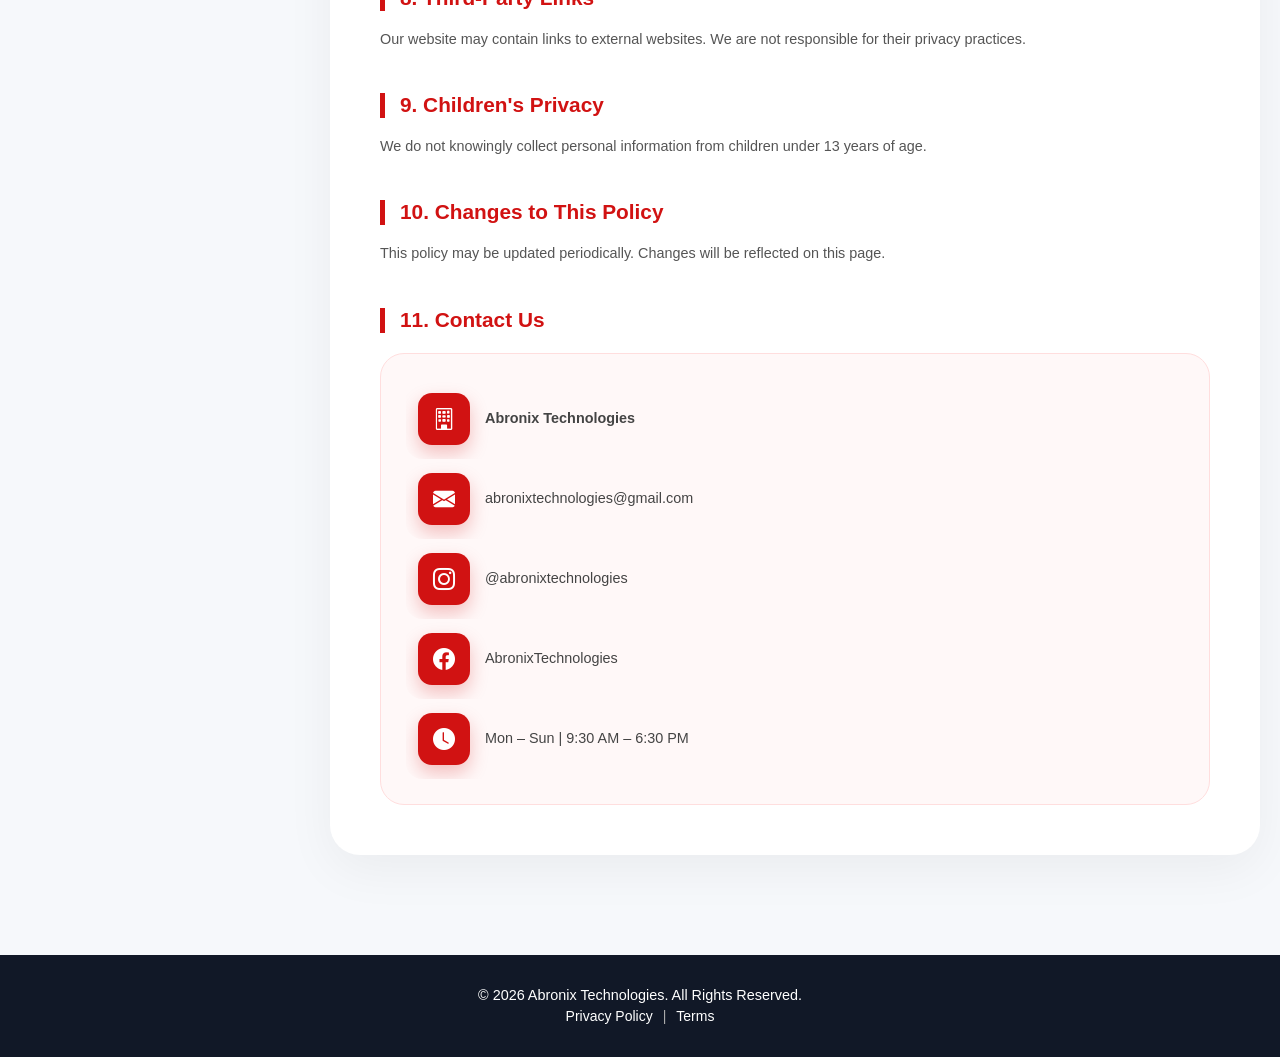
==== commit cb7f384f: "Add files via upload" ====
--- a/privacy.html
+++ b/privacy.html
@@ -3,516 +3,651 @@
 <head>
     <meta charset="UTF-8">
     <meta name="viewport" content="width=device-width, initial-scale=1.0">
-    <title>Privacy Policy – Abronix Technologies</title>
-    <meta name="description" content="Read the Privacy Policy of Abronix Technologies to understand how we collect, use, store, and protect your personal information when you use our website and services.">
-    <meta name="keywords" content="privacy policy, Abronix Technologies privacy, data protection policy, personal information, cookies policy, user data, website privacy India">
+
+    <!-- PRIMARY SEO -->
+    <title>Privacy Policy | Abronix Technologies</title>
+    <meta name="title" content="Privacy Policy | Abronix Technologies">
+    <meta name="description" content="Read the Privacy Policy of Abronix Technologies. Learn how we collect, use, and protect your personal information when using our website and services.">
+    <meta name="robots" content="noindex, follow">
     <meta name="author" content="Abronix Technologies">
-    <meta name="robots" content="index, follow, max-image-preview:large, max-snippet:-1, max-video-preview:-1">
-    <meta name="language" content="English">
-    <meta name="revisit-after" content="7 days">
-    <meta name="rating" content="general">
-    <meta name="copyright" content="Abronix Technologies 2026">
-    <meta name="category" content="Legal, Privacy">
-    <meta name="classification" content="Legal">
-    <meta name="coverage" content="Worldwide">
-    <meta name="distribution" content="Global">
-    <meta name="referrer" content="no-referrer-when-downgrade">
-
+    <meta name="theme-color" content="#d11212">
+
+    <!-- CANONICAL -->
+    <link rel="canonical" href="https://abronixtechnologies.github.io/abronix-landing/privacy.html">
+
+    <!-- Open Graph (for WhatsApp, Facebook sharing) -->
     <meta property="og:type" content="website">
-    <meta property="og:url" content="https://www.abronixtechnologies.com/privacy-policy">
+    <meta property="og:title" content="Privacy Policy | Abronix Technologies">
+    <meta property="og:description" content="Understand how we collect, use, and protect your personal information.">
+    <meta property="og:url" content="https://abronixtechnologies.github.io/abronix-landing/privacy.html">
+    <meta property="og:image" content="https://abronixtechnologies.github.io/abronix-landing/images/og-image.png">
     <meta property="og:site_name" content="Abronix Technologies">
-    <meta property="og:title" content="Privacy Policy | Abronix Technologies">
-    <meta property="og:description" content="Learn how Abronix Technologies collects, uses, and protects your personal data and ensures privacy across all our services.">
-    <meta property="og:image" content="https://www.abronixtechnologies.com/og-image.png">
-    <meta property="og:image:width" content="1200">
-    <meta property="og:image:height" content="630">
-    <meta property="og:image:alt" content="Abronix Technologies Privacy Policy">
-    <meta property="og:image:type" content="image/png">
-    <meta property="og:locale" content="en_IN">
-    <meta property="og:locale:alternate" content="en_US">
-    <meta property="og:updated_time" content="2026-05-19T00:00:00+05:30">
-
-    <meta name="theme-color" content="#F5A623">
-    <meta name="mobile-web-app-capable" content="yes">
-    <meta name="apple-mobile-web-app-capable" content="yes">
-    <meta name="apple-mobile-web-app-status-bar-style" content="default">
-    <meta name="apple-mobile-web-app-title" content="Abronix Technologies">
-    <meta name="application-name" content="Abronix Technologies">
-
-    <!-- Bootstrap 5.3.3 -->
+
+    <!-- TWITTER CARD -->
+    <!--<meta name="twitter:card" content="summary">
+    <meta name="twitter:title" content="Privacy Policy | Abronix Technologies">
+    <meta name="twitter:description" content="How Abronix Technologies handles your data and privacy.">
+    <meta name="twitter:image" content="https://abronixtechnologies.github.io/abronix-landing/images/og-image.png">
+    <meta name="twitter:site" content="@abronix">-->
+
+    <!-- ══ ICONS / FAVICON FIXED ══ -->
+    <link rel="icon" type="image/png" href="images/favicon.ico">
+    <link rel="apple-touch-icon" href="images/apple-touch-icon.png">
+
     <link href="https://cdn.jsdelivr.net/npm/bootstrap@5.3.3/dist/css/bootstrap.min.css" rel="stylesheet">
-    <link rel="stylesheet" href="https://cdnjs.cloudflare.com/ajax/libs/font-awesome/6.5.0/css/all.min.css">
-    <link href="https://fonts.googleapis.com/css2?family=Syne:wght@400;600;700;800&family=DM+Sans:ital,opsz,wght@0,9..40,300;0,9..40,400;0,9..40,500;0,9..40,600;1,9..40,400&display=swap" rel="stylesheet">
+    <link href="https://cdn.jsdelivr.net/npm/bootstrap-icons@1.11.3/font/bootstrap-icons.css" rel="stylesheet">
+
     <style>
         :root {
-            --gold:#F5A623;
-            --gold-dk:#C8820A;
-            --bg-body:#F7F8FA;
-            --bg-white:#FFFFFF;
-            --bg-off:#F0F2F5;
-            --text-dark:#1A1A2E;
-            --text-mid:#4A4A6A;
-            --text-muted:#7A7A9A;
-            --text-dim:#AAAACC;
-            --border:#E2E5EC;
-            --border-gold:rgba(245,166,35,.35);
-            --radius:18px;
-            --radius-sm:10px;
-            --shadow:0 4px 24px rgba(0,0,0,.07);
-            --shadow-gold:0 8px 36px rgba(245,166,35,.22);
-            --transition:all .35s cubic-bezier(.4,0,.2,1);
-            --font-head:'Syne',sans-serif;
-            --font-body:'DM Sans',sans-serif;
-        }
-
-        *, *::before, *::after {
-            box-sizing: border-box;
+            --primary:#d11212;
+            --primary-light:#ffe9e9;
+            --dark:#111827;
+            --gray:#6b7280;
+        }
+
+        * {
             margin: 0;
             padding: 0;
+            box-sizing: border-box;
         }
 
         html {
             scroll-behavior: smooth;
+            scroll-padding-top: 140px;
+        }
+
+        h2, section {
+            scroll-margin-top: 140px;
         }
 
         body {
-            font-family: var(--font-body);
-            background: var(--bg-body);
-            color: var(--text-dark);
-            overflow-x: hidden;
-        }
-
-        h1, h2, h3, h4, h5 {
-            font-family: var(--font-head);
-        }
-
-        a {
-            text-decoration: none;
-            color: inherit;
-        }
-
-        ::-webkit-scrollbar {
-            width: 5px;
-        }
-
-        ::-webkit-scrollbar-thumb {
-            background: var(--gold);
-            border-radius: 3px;
-        }
-
-        .text-gold {
-            color: var(--gold)!important;
-        }
-
-        #pNav {
-            position: sticky;
-            top: 0;
-            z-index: 100;
-            background: rgba(255,255,255,.97);
-            backdrop-filter: blur(20px);
-            border-bottom: 1px solid var(--border);
+            font-family: 'Poppins',sans-serif;
+            background: #f6f8fb;
+            color: #333;
+            font-size: .9rem;
+        }
+
+        /* =========================
+                NAVBAR
+        ========================= */
+
+        .navbar {
+            background: rgba(255,255,255,.85);
+            backdrop-filter: blur(18px);
+            box-shadow: 0 5px 20px rgba(0,0,0,.05);
             padding: 12px 0;
-            box-shadow: 0 2px 16px rgba(0,0,0,.06);
-        }
-
-        .p-nav-logo img {
-            width: 40px;
-            height: 40px;
-            object-fit: contain;
-            border-radius: 9px;
-            padding: 3px;
-            background: #fff;
-            border: 1.5px solid var(--border-gold);
-        }
-
-        .p-brand-name {
-            font-family: var(--font-head);
+        }
+
+        .navbar-brand {
+            font-size: 1.6rem;
             font-weight: 800;
-            font-size: .88rem;
-            color: var(--text-dark);
-        }
-
-            .p-brand-name span {
-                color: var(--gold);
-            }
-
-        .p-brand-tag {
-            font-size: .54rem;
-            color: var(--text-muted);
-            letter-spacing: .09em;
-            text-transform: uppercase;
-        }
-
-        .btn-back {
-            padding: 8px 20px;
-            background: var(--gold);
-            color: #fff;
-            border: none;
-            border-radius: 50px;
-            font-family: var(--font-head);
-            font-weight: 700;
-            font-size: .82rem;
-            transition: var(--transition);
-            display: inline-flex;
-            align-items: center;
-            gap: 7px;
-        }
-
-            .btn-back:hover {
-                background: var(--gold-dk);
-                color: #fff;
-                transform: translateY(-1px);
-            }
-
-        .policy-hero {
-            padding: 80px 0 50px;
-            background: linear-gradient(135deg,#fff 0%,#FFF8EE 100%);
-            border-bottom: 1px solid var(--border);
-        }
-
-            .policy-hero h1 {
-                font-size: clamp(1.9rem,4vw,2.8rem);
-                font-weight: 800;
-                color: var(--text-dark);
-            }
-
-            .policy-hero p {
-                color: var(--text-muted);
-                font-size: .92rem;
-                margin-top: .5rem;
-            }
-
-        .gold-bar {
-            width: 48px;
-            height: 3px;
-            background: var(--gold);
-            border-radius: 2px;
-            margin: 1rem 0;
-        }
-
-        .policy-label {
-            font-size: .7rem;
-            font-weight: 700;
-            color: var(--gold);
-            letter-spacing: .15em;
-            text-transform: uppercase;
-        }
-
-        .policy-body {
-            padding: 56px 0 80px;
-        }
-
-        .policy-card {
-            background: var(--bg-white);
-            border: 1px solid var(--border);
-            border-radius: var(--radius);
-            padding: 2.5rem;
-        }
-
-            .policy-card h3 {
-                font-size: 1.05rem;
-                font-weight: 700;
-                color: var(--text-dark);
-                margin: 1.8rem 0 .55rem;
-                padding-top: 1rem;
-                border-top: 1px solid var(--border);
-            }
-
-                .policy-card h3:first-child {
-                    border-top: none;
-                    margin-top: 0;
-                    padding-top: 0;
-                }
-
-            .policy-card p, .policy-card li {
-                font-size: .9rem;
-                color: var(--text-muted);
-                line-height: 1.84;
-            }
-
-            .policy-card ul {
-                padding-left: 1.4rem;
-                margin: .6rem 0 1rem;
-            }
-
-                .policy-card ul li {
-                    margin-bottom: .4rem;
-                }
-
-            .policy-card strong {
-                color: var(--text-dark);
-            }
-
-        .contact-note {
-            background: rgba(245,166,35,.07);
-            border: 1px solid rgba(245,166,35,.2);
-            border-radius: var(--radius-sm);
-            padding: 1.2rem 1.4rem;
-            margin-top: 1.5rem;
-        }
-
-            .contact-note p {
-                font-size: .87rem;
-                color: var(--text-mid);
-                margin: 0;
-            }
-
-            .contact-note a {
-                color: var(--gold);
-                font-weight: 600;
-            }
-
-        .toc-card {
-            background: var(--bg-off);
-            border: 1px solid var(--border);
-            border-radius: var(--radius-sm);
-            padding: 1.4rem;
-            margin-bottom: 2rem;
-        }
-
-            .toc-card h6 {
-                font-family: var(--font-head);
-                font-size: .8rem;
-                font-weight: 700;
-                color: var(--text-dark);
-                text-transform: uppercase;
-                letter-spacing: .08em;
-                margin-bottom: .8rem;
-            }
-
-            .toc-card ol {
-                padding-left: 1.3rem;
-                margin: 0;
-            }
-
-                .toc-card ol li {
-                    font-size: .85rem;
-                    color: var(--text-muted);
-                    margin-bottom: .3rem;
-                }
-
-                    .toc-card ol li a {
-                        color: var(--gold);
-                    }
-
-                        .toc-card ol li a:hover {
-                            text-decoration: underline;
-                        }
-
-        .footer {
-            color: inherit;
-        }
-
-            .footer a:hover {
-                color: white;
-            }
-
-        /* ══ SCROLL-TO-TOP ══ */
-        #scrollTop {
-            position: fixed;
-            bottom: 28px;
-            right: 28px;
-            z-index: 9999;
+            color: var(--primary)!important;
+        }
+
+        .back-btn {
             width: 46px;
             height: 46px;
-            border-radius: 50%;
-            background: var(--gold);
-            color: #fff;
-            border: none;
+            border-radius: 14px;
+            background: #fff;
             display: flex;
             align-items: center;
             justify-content: center;
-            font-size: 1rem;
+            text-decoration: none;
+            color: var(--primary);
+            box-shadow: 0 5px 15px rgba(0,0,0,.08);
+            transition: .3s;
+        }
+
+            .back-btn:hover {
+                background: var(--primary);
+                color: #fff;
+            }
+
+        /* =========================
+                HERO
+        ========================= */
+        .hero {
+            padding: 140px 20px 90px;
+            background: linear-gradient(135deg,#d11212,#ff5959);
+            color: #fff;
+            text-align: center;
+        }
+
+            .hero h1 {
+                font-size: 3rem;
+                font-weight: 900;
+                margin-bottom: 15px;
+            }
+
+            .hero p {
+                max-width: 700px;
+                margin: auto;
+                opacity: .95;
+                font-size: 1.05rem;
+            }
+
+        /* =========================
+                 MAIN LAYOUT
+        ========================= */
+
+        .policy-container {
+            max-width: 1300px;
+            margin: auto;
+            padding: 50px 20px;
+            display: grid;
+            grid-template-columns: 280px 1fr;
+            gap: 30px;
+        }
+
+        /* =========================
+                 SIDEBAR
+        ========================= */
+
+        .toc {
+            position: sticky;
+            top: 100px;
+            background: #fff;
+            border-radius: 24px;
+            padding: 25px;
+            height: max-content;
+            box-shadow: 0 10px 35px rgba(0,0,0,.06);
+        }
+
+            .toc h5 {
+                font-weight: 800;
+                margin-bottom: 20px;
+            }
+
+            .toc a {
+                display: flex;
+                align-items: center;
+                gap: 10px;
+                padding: 10px 12px;
+                text-decoration: none;
+                color: #555;
+                border-radius: 12px;
+                transition: .3s;
+                margin-bottom: 5px;
+                font-size: 14px;
+            }
+
+                .toc a i {
+                    color: var(--primary);
+                }
+
+                .toc a:hover {
+                    background: var(--primary);
+                    color: #fff;
+                    transform: translateX(5px);
+                }
+
+                    .toc a:hover i {
+                        color: #fff;
+                    }
+
+        /* =========================
+                 CONTENT CARD
+        ========================= */
+
+        .policy-content {
+            background: #fff;
+            border-radius: 30px;
+            padding: 50px;
+            box-shadow: 0 15px 50px rgba(0,0,0,.05);
+        }
+
+            .policy-content h1 {
+                font-weight: 900;
+                color: var(--dark);
+                margin-bottom: 20px;
+            }
+
+            .policy-content h2 {
+                margin-top: 40px;
+                margin-bottom: 15px;
+                font-size: 1.3rem;
+                font-weight: 800;
+                color: var(--primary);
+                border-left: 5px solid var(--primary);
+                padding-left: 15px;
+            }
+
+            .policy-content p,
+            .policy-content li {
+                color: #555;
+                line-height: 1.9;
+            }
+
+            .policy-content ul {
+                padding-left: 20px;
+            }
+
+        /* =========================
+                 CONTACT CARD
+        ========================= */
+
+        .contact-card {
+            margin-top: 20px;
+            background: #fff8f8;
+            border: 1px solid #ffdede;
+            border-radius: 24px;
+            padding: 25px;
+        }
+
+            .contact-card a {
+                text-decoration: none;
+            }
+        /* CARD ITEM (ANIMATED) */
+        .contact-item {
+            display: flex;
+            align-items: center;
+            gap: 15px;
+            padding: 14px 12px;
+            border-radius: 16px;
+            transition: all .3s ease;
+            position: relative;
+            overflow: hidden;
             cursor: pointer;
-            box-shadow: 0 4px 20px rgba(245,166,35,.45);
-            opacity: 0;
-            visibility: hidden;
-            transform: translateY(16px);
-            transition: var(--transition);
-        }
-
-            #scrollTop.show {
-                opacity: 1;
-                visibility: visible;
-                transform: translateY(0);
-            }
-
-            #scrollTop:hover {
-                background: var(--gold-dk);
-                transform: translateY(-3px);
-                box-shadow: 0 8px 28px rgba(245,166,35,.55);
-            }
+        }
+
+            /* ICON */
+            .contact-item i {
+                width: 52px;
+                height: 52px;
+                border-radius: 14px;
+                background: var(--primary);
+                color: #fff;
+                display: flex;
+                align-items: center;
+                justify-content: center;
+                font-size: 22px;
+                flex-shrink: 0;
+                transition: all .3s ease;
+                box-shadow: 0 8px 18px rgba(209,18,18,.25);
+            }
+
+            /* TEXT */
+            .contact-item a,
+            .contact-item div {
+                text-decoration: none;
+                color: #444;
+                font-weight: 500;
+                transition: .3s;
+            }
+
+            /* HOVER EFFECT (LIFT + GLOW) */
+            .contact-item:hover {
+                background: #ffffff;
+                transform: translateY(-6px);
+                box-shadow: 0 12px 30px rgba(0,0,0,.08);
+            }
+
+                /* ICON HOVER EFFECT */
+                .contact-item:hover i {
+                    transform: scale(1.1) rotate(5deg);
+                    background: #111827;
+                }
+
+                /* TEXT HOVER */
+                .contact-item:hover a,
+                .contact-item:hover div {
+                    color: var(--primary);
+                }
+
+            /* LEFT RED GLOW BAR */
+            .contact-item::before {
+                content: "";
+                position: absolute;
+                left: 0;
+                top: 0;
+                height: 100%;
+                width: 4px;
+                background: var(--primary);
+                transform: scaleY(0);
+                transition: .3s ease;
+                border-radius: 4px;
+            }
+
+            .contact-item:hover::before {
+                transform: scaleY(1);
+            }
+
+            .contact-item a {
+                text-decoration: none;
+                color: #444;
+                font-weight: 500;
+                transition: .3s;
+            }
+
+                .contact-item a:hover {
+                    color: var(--primary);
+                }
+
+        /* =========================
+   FOOTER
+========================= */
+
+        .footer {
+            background: var(--dark);
+            color: #fff;
+            text-align: center;
+            padding: 30px;
+            margin-top: 50px;
+        }
+
+        /* =========================
+   FLOATING BUTTON
+========================= */
+
+        .floating-btn {
+            position: fixed;
+            right: 20px;
+            bottom: 20px;
+            width: 60px;
+            height: 60px;
+            border: none;
+            border-radius: 18px;
+            background: var(--primary);
+            color: #fff;
+            font-size: 24px;
+            display: none;
+            align-items: center;
+            justify-content: center;
+            cursor: pointer;
+            box-shadow: 0 10px 25px rgba(209,18,18,.35);
+            z-index: 999;
+        }
+
+        /* =========================
+   MOBILE
+========================= */
+
+        @media (max-width: 991px) {
+            .policy-container {
+                grid-template-columns: 1fr;
+            }
+
+            .toc {
+                position: relative;
+                top: 0;
+            }
+
+            .policy-content {
+                padding: 25px;
+            }
+
+            .hero h1 {
+                font-size: 2.2rem;
+            }
+        }
+
+        .footer-links {
+            display: flex;
+            justify-content: center;
+            gap: 10px;
+            flex-wrap: wrap;
+            font-size: 14px;
+        }
+
+        .footer a {
+            color: #fff;
+            text-decoration: none;
+            position: relative;
+            transition: all 0.3s ease;
+        }
+
+            /* Hover color + lift effect */
+            .footer a:hover {
+                color: #d11212;
+                transform: translateY(-2px);
+            }
+
+            /* Underline animation */
+            .footer a::after {
+                content: "";
+                position: absolute;
+                left: 0;
+                bottom: -3px;
+                width: 0%;
+                height: 2px;
+                background: #d11212;
+                transition: width 0.3s ease;
+            }
+
+            .footer a:hover::after {
+                width: 100%;
+            }
+
+        .footer span {
+            color: #aaa;
+        }
+
+        @media (max-width: 600px) {
+            .footer-links {
+                flex-direction: row;
+                gap: 5px;
+            }
+        }
     </style>
 </head>
+
 <body>
 
-    <!-- Sticky Policy Navbar -->
-    <nav id="pNav">
-        <div class="container d-flex align-items-center justify-content-between gap-3">
-            <a href="index.html" class="d-flex align-items-center gap-2 p-nav-logo" style="text-decoration: none">
-                <img src="Privacy_40×40px.png" alt="Abronix Technologies">
-                <div>
-                    <div class="p-brand-name">ABRONIX <span>TECHNOLOGIES</span></div>
-                    <div class="p-brand-tag">Building Products That Grow Business</div>
-                </div>
+    <!-- NAVBAR -->
+    <nav class="navbar fixed-top" id="navbar">
+        <div class="container">
+
+            <a href="index.html" class="back-btn">
+                <i class="bi bi-arrow-left"></i>
             </a>
-            <a href="index.html" class="btn-back"><i class="fas fa-arrow-left"></i>Back to Home</a>
+
+            <a class="navbar-brand mx-auto" href="#">ABRONIX TECHNOLOGIES
+            </a>
+
         </div>
     </nav>
 
-    <!-- Hero -->
-    <div class="policy-hero">
+    <!-- HERO -->
+    <section class="hero">
         <div class="container">
-            <div class="policy-label"><i class="fas fa-shield-halved me-1"></i>Legal</div>
-            <div class="gold-bar"></div>
-            <h1>Privacy <span class="text-gold">Policy</span></h1>
-            <p>Last updated: <strong id="date"></strong>&nbsp;|&nbsp; Effective date: <strong>01 May 2026</strong></p>
+            <h1>Privacy Policy</h1>
+            <p>
+                Your privacy is important to us. This policy explains how
+            Abronix Technologies collects, uses, stores, and protects
+            your information.
+            </p>
+        </div>
+    </section>
+
+    <!-- CONTENT -->
+    <div class="policy-container">
+
+        <!-- SIDEBAR -->
+        <div class="toc">
+
+            <h5>
+                <i class="bi bi-list-ul me-2"></i>
+                Contents
+            </h5>
+
+            <a href="#intro"><i class="bi bi-dot"></i>Introduction</a>
+            <a href="#collect"><i class="bi bi-shield-lock"></i>Information We Collect</a>
+            <a href="#use"><i class="bi bi-gear"></i>How We Use Information</a>
+            <a href="#share"><i class="bi bi-share"></i>Sharing Information</a>
+            <a href="#cookies"><i class="bi bi-cookie"></i>Cookies & Tracking</a>
+            <a href="#retain"><i class="bi bi-clock-history"></i>Data Retention</a>
+            <a href="#security"><i class="bi bi-shield-check"></i>Security</a>
+            <a href="#rights"><i class="bi bi-person-check"></i>Your Rights</a>
+            <a href="#links"><i class="bi bi-link-45deg"></i>Third-Party Links</a>
+            <a href="#children"><i class="bi bi-person"></i>Children's Privacy</a>
+            <a href="#changes"><i class="bi bi-arrow-repeat"></i>Policy Changes</a>
+            <a href="#contact"><i class="bi bi-envelope"></i>Contact Us</a>
+
+        </div>
+
+        <!-- MAIN CONTENT -->
+        <div class="policy-content">
+
+            <h1>Privacy Policy</h1>
+
+            <p id="intro">
+                Welcome to Abronix Technologies ("we", "our", or "us").
+            We are committed to protecting your privacy and ensuring
+            transparency about how we collect, use, and safeguard your information.
+       
+            </p>
+
+            <h2 id="collect">1. Information We Collect</h2>
+
+            <ul>
+                <li>Name, email address, phone number and business information</li>
+                <li>IP address, browser type and device details</li>
+                <li>Website usage analytics and interaction data</li>
+                <li>Communication and project-related information</li>
+            </ul>
+
+            <h2 id="use">2. How We Use Your Information</h2>
+
+            <ul>
+                <li>Provide requested services</li>
+                <li>Respond to inquiries</li>
+                <li>Improve website functionality</li>
+                <li>Enhance user experience</li>
+                <li>Analyze performance and security</li>
+            </ul>
+
+            <h2 id="share">3. How We Share Your Information</h2>
+
+            <p>
+                We never sell personal information. Data may be shared
+            with trusted service providers, legal authorities when
+            required, or during business restructuring.
+       
+            </p>
+
+            <h2 id="cookies">4. Cookies & Tracking</h2>
+
+            <p>
+                We use cookies and analytics technologies to improve
+            functionality and understand user behavior.
+       
+            </p>
+
+            <h2 id="retain">5. Data Retention</h2>
+
+            <p>
+                Data is retained for up to three years after project
+            completion unless a longer period is legally required.
+       
+            </p>
+
+            <h2 id="security">6. Security</h2>
+
+            <p>
+                We implement reasonable technical and organizational
+            measures to protect your information.
+       
+            </p>
+
+            <h2 id="rights">7. Your Rights</h2>
+
+            <p>
+                You may request access, correction, deletion, or restriction
+            of your personal information at any time.
+       
+            </p>
+
+            <h2 id="links">8. Third-Party Links</h2>
+
+            <p>
+                Our website may contain links to external websites.
+            We are not responsible for their privacy practices.
+       
+            </p>
+
+            <h2 id="children">9. Children's Privacy</h2>
+
+            <p>
+                We do not knowingly collect personal information from
+            children under 13 years of age.
+       
+            </p>
+
+            <h2 id="changes">10. Changes to This Policy</h2>
+
+            <p>
+                This policy may be updated periodically. Changes will be
+            reflected on this page.
+       
+            </p>
+
+            <h2 id="contact">11. Contact Us</h2>
+
+            <div class="contact-card">
+
+                <div class="contact-item">
+                    <i class="bi bi-building"></i>
+                    <div>
+                        <strong>Abronix Technologies</strong>
+                    </div>
+                </div>
+                <a href="mailto:abronixtechnologies@gmail.com">
+                    <div class="contact-item">
+                        <i class="bi bi-envelope-fill"></i>
+                        <div>
+                            abronixtechnologies@gmail.com
+                    
+                        </div>
+                    </div>
+                </a>
+
+                <a href="https://www.instagram.com/abronixtechnologies" target="_blank">
+                    <div class="contact-item">
+                        <i class="bi bi-instagram"></i>
+                        <div>
+                            @abronixtechnologies
+                        </div>
+                    </div>
+                </a>
+
+                <a href="https://www.facebook.com/AbronixTechnologies" target="_blank">
+                    <div class="contact-item">
+                        <i class="bi bi-facebook"></i>
+                        <div>
+                            AbronixTechnologies
+                        
+                        </div>
+                    </div>
+                </a>
+
+                <div class="contact-item">
+                    <i class="bi bi-clock-fill"></i>
+                    <div>
+                        Mon – Sun | 9:30 AM – 6:30 PM
+               
+                    </div>
+                </div>
+
+            </div>
+
         </div>
     </div>
 
-    <!-- Body -->
-    <div class="policy-body">
-        <div class="container">
-            <div class="row justify-content-center">
-                <div class="col-lg-9">
-
-                    <!-- Table of Contents -->
-                    <div class="toc-card">
-                        <h6>Table of Contents</h6>
-                        <ol>
-                            <li><a href="#p1">Information We Collect</a></li>
-                            <li><a href="#p2">How We Use Your Information</a></li>
-                            <li><a href="#p3">How We Share Your Information</a></li>
-                            <li><a href="#p4">Cookies &amp; Tracking Technologies</a></li>
-                            <li><a href="#p5">Data Retention</a></li>
-                            <li><a href="#p6">Security of Your Information</a></li>
-                            <li><a href="#p7">Your Rights &amp; Choices</a></li>
-                            <li><a href="#p8">Third-Party Links</a></li>
-                            <li><a href="#p9">Children&apos;s Privacy</a></li>
-                            <li><a href="#p10">Changes to This Policy</a></li>
-                            <li><a href="#p11">Contact Us</a></li>
-                        </ol>
-                    </div>
-
-                    <div class="policy-card">
-
-                        <p>Welcome to <strong>Abronix Technologies</strong> (&quot;we&quot;, &quot;our&quot;, or &quot;us&quot;). We are committed to protecting your personal information and your right to privacy. This Privacy Policy explains how we collect, use, disclose, and safeguard your information when you visit our website or engage our services.</p>
-                        <p>By using our services, you agree to the collection and use of information in accordance with this policy. Please read it carefully.</p>
-
-                        <h3 id="p1">1. Information We Collect</h3>
-                        <p>We may collect the following types of information:</p>
-                        <ul>
-                            <li><strong>Personal Identification Information:</strong> Name, email address, phone number, business name when you submit our contact or inquiry form.</li>
-                            <li><strong>Usage Data:</strong> IP address, browser type, pages visited, time spent on pages, and referring URLs collected automatically when you use our website.</li>
-                            <li><strong>Communication Data:</strong> Messages, feedback, or correspondence you send us via email or social media.</li>
-                            <li><strong>Project Information:</strong> Details about your branding, design preferences, or business requirements that you voluntarily share when requesting our services.</li>
-                        </ul>
-
-                        <h3 id="p2">2. How We Use Your Information</h3>
-                        <p>We use the information we collect to:</p>
-                        <ul>
-                            <li>Respond to inquiries, provide quotes, and deliver our services.</li>
-                            <li>Communicate updates, project progress, and service-related notifications.</li>
-                            <li>Improve our website, services, and customer experience.</li>
-                            <li>Analyse website traffic and usage patterns to enhance performance.</li>
-                            <li>Comply with legal obligations and resolve disputes.</li>
-                            <li>Send occasional promotional content — only with your explicit consent.</li>
-                        </ul>
-
-                        <h3 id="p3">3. How We Share Your Information</h3>
-                        <p>We do <strong>not</strong> sell, trade, or rent your personal information to third parties. We may share your data with:</p>
-                        <ul>
-                            <li><strong>Service Providers:</strong> Trusted third-party tools (e.g., email services, analytics platforms) that assist us in operating our website and delivering services, under strict confidentiality agreements.</li>
-                            <li><strong>Legal Requirements:</strong> When required by law, regulation, or valid legal process.</li>
-                            <li><strong>Business Transfers:</strong> In the event of a merger, acquisition, or asset sale, your information may be transferred.</li>
-                        </ul>
-
-                        <h3 id="p4">4. Cookies &amp; Tracking Technologies</h3>
-                        <p>Our website may use cookies and similar tracking technologies to enhance your browsing experience. Cookies are small files stored on your device. We use:</p>
-                        <ul>
-                            <li><strong>Essential Cookies:</strong> Necessary for website functionality.</li>
-                            <li><strong>Analytics Cookies:</strong> To understand how visitors interact with our site (e.g., Google Analytics).</li>
-                        </ul>
-                        <p>You can instruct your browser to refuse all cookies or alert you when cookies are being sent. However, some parts of our website may not function properly without them.</p>
-
-                        <h3 id="p5">5. Data Retention</h3>
-                        <p>We retain your personal data only for as long as necessary to fulfil the purposes outlined in this policy, or as required by applicable law. Inquiry and project data is retained for up to <strong>3 years</strong> after the completion of a project, after which it is securely deleted.</p>
-
-                        <h3 id="p6">6. Security of Your Information</h3>
-                        <p>We implement commercially reasonable security measures to protect your personal information from unauthorised access, use, or disclosure. However, no method of transmission over the Internet or electronic storage is 100% secure. While we strive to use appropriate means to protect your information, we cannot guarantee its absolute security.</p>
-
-                        <h3 id="p7">7. Your Rights &amp; Choices</h3>
-                        <p>Depending on your location, you may have the following rights regarding your personal data:</p>
-                        <ul>
-                            <li><strong>Access:</strong> Request a copy of the personal data we hold about you.</li>
-                            <li><strong>Correction:</strong> Request correction of inaccurate or incomplete information.</li>
-                            <li><strong>Deletion:</strong> Request deletion of your personal data, subject to legal retention obligations.</li>
-                            <li><strong>Objection:</strong> Object to or restrict processing of your data.</li>
-                            <li><strong>Withdrawal of Consent:</strong> Where processing is based on consent, withdraw it at any time.</li>
-                        </ul>
-                        <p>To exercise any of these rights, please contact us at <a href="mailto:abronixtechnologies@gmail.com" style="color: var(--gold); font-weight: 600">abronixtechnologies@gmail.com</a>.</p>
-
-                        <h3 id="p8">8. Third-Party Links</h3>
-                        <p>Our website may contain links to third-party websites (e.g., Instagram, Facebook, Google). We have no control over, and assume no responsibility for, the content, privacy policies, or practices of any third-party websites. We encourage you to review the privacy policies of every site you visit.</p>
-
-                        <h3 id="p9">9. Children&apos;s Privacy</h3>
-                        <p>Our services are not directed to individuals under the age of <strong>13</strong>. We do not knowingly collect personal information from children. If you believe we have inadvertently collected such information, please contact us immediately and we will promptly delete it.</p>
-
-                        <h3 id="p10">10. Changes to This Policy</h3>
-                        <p>We may update this Privacy Policy periodically. When we do, we will revise the &quot;Last updated&quot; date at the top of this page. We encourage you to review this policy whenever you access our services to stay informed about our information practices.</p>
-
-                        <h3 id="p11">11. Contact Us</h3>
-                        <p>If you have any questions, concerns, or requests regarding this Privacy Policy, please reach out to us:</p>
-
-                        <div class="contact-note">
-                            <p>
-                                <strong>Abronix Technologies</strong><br>
-                                <i class="fas fa-envelope me-2"></i> Email: <a href="mailto:abronixtechnologies@gmail.com">abronixtechnologies@gmail.com</a><br>
-                                
-                                <i class="fab fa-instagram me-2"></i>Instagram: <a href="https://www.instagram.com/AbronixTechnologies" target="_blank">@abronixtechnologies</a><br>
-                                
-                                <i class="fab fa-facebook-f me-2"></i>Facebook: <a href="https://facebook.com/AbronixTechnologies" target="_blank">facebook.com/AbronixTechnologies</a><br>
-                                <i class="fas fa-clock me-2"></i> Business Hours: Mon–Sun, 9:30 AM – 6:30 PM
-           
-                            </p>
-                        </div>
-
-                    </div>
-                </div>
-            </div>
-        </div>
-    </div>
-
-    <footer style="background: #1A1A2E; border-top: 3px solid var(--gold); padding: 30px 0; text-align: center">
-        <p class="footer" style="font-size: .8rem; color: rgba(255,255,255,.3); margin: 0">
-            © <span id="currentYear" style="color: rgba(255,255,255,.28)"></span>
-            <span style="color: var(--gold)">
-                <a href="index.html">Abronix Technologies</a>
-
-            </span>. All rights reserved. &nbsp;|&nbsp; <a href="index.html" style="">Back to Home</a>
-        </p>
+    <!-- FOOTER -->
+    <footer class="footer">
+        © 2026 Abronix Technologies. All Rights Reserved.
+          <div class="footer-links">
+              <a href="#intro">Privacy Policy</a>
+              <span>|</span>
+              <a href="terms.html">Terms</a>
+          </div>
     </footer>
 
-    <!-- ═══ SCROLL TO TOP ═══ -->
-    <button id="scrollTop" aria-label="Scroll to top" title="Back to top" onclick="window.scrollTo({top:0,behavior:'smooth'})">
-        <i class="fas fa-chevron-up"></i>
+    <!-- SCROLL TOP -->
+    <button class="floating-btn" id="topBtn">
+        <i class="bi bi-arrow-up"></i>
     </button>
 
-    <script src="https://cdn.jsdelivr.net/npm/bootstrap@5.3.3/dist/js/bootstrap.bundle.min.js"></script>
-    <script>
-        // ── Current Year Get
-        document.getElementById("currentYear").textContent = new Date().getFullYear();
-
-        const today = new Date();
-        const options = { day: '2-digit', month: 'long', year: 'numeric' };
-        document.getElementById("date").innerHTML =
-          today.toLocaleDateString("en-GB", options);
-
-        // ── Scroll-to-top button
-const scrollTopBtn = document.getElementById('scrollTop');
-        window.addEventListener('scroll', () => {
-            scrollTopBtn.classList.toggle('show', window.scrollY > 400);
-        });
-    </script>
+    <script src="js/privacy-terms.js"></script>
 </body>
 </html>
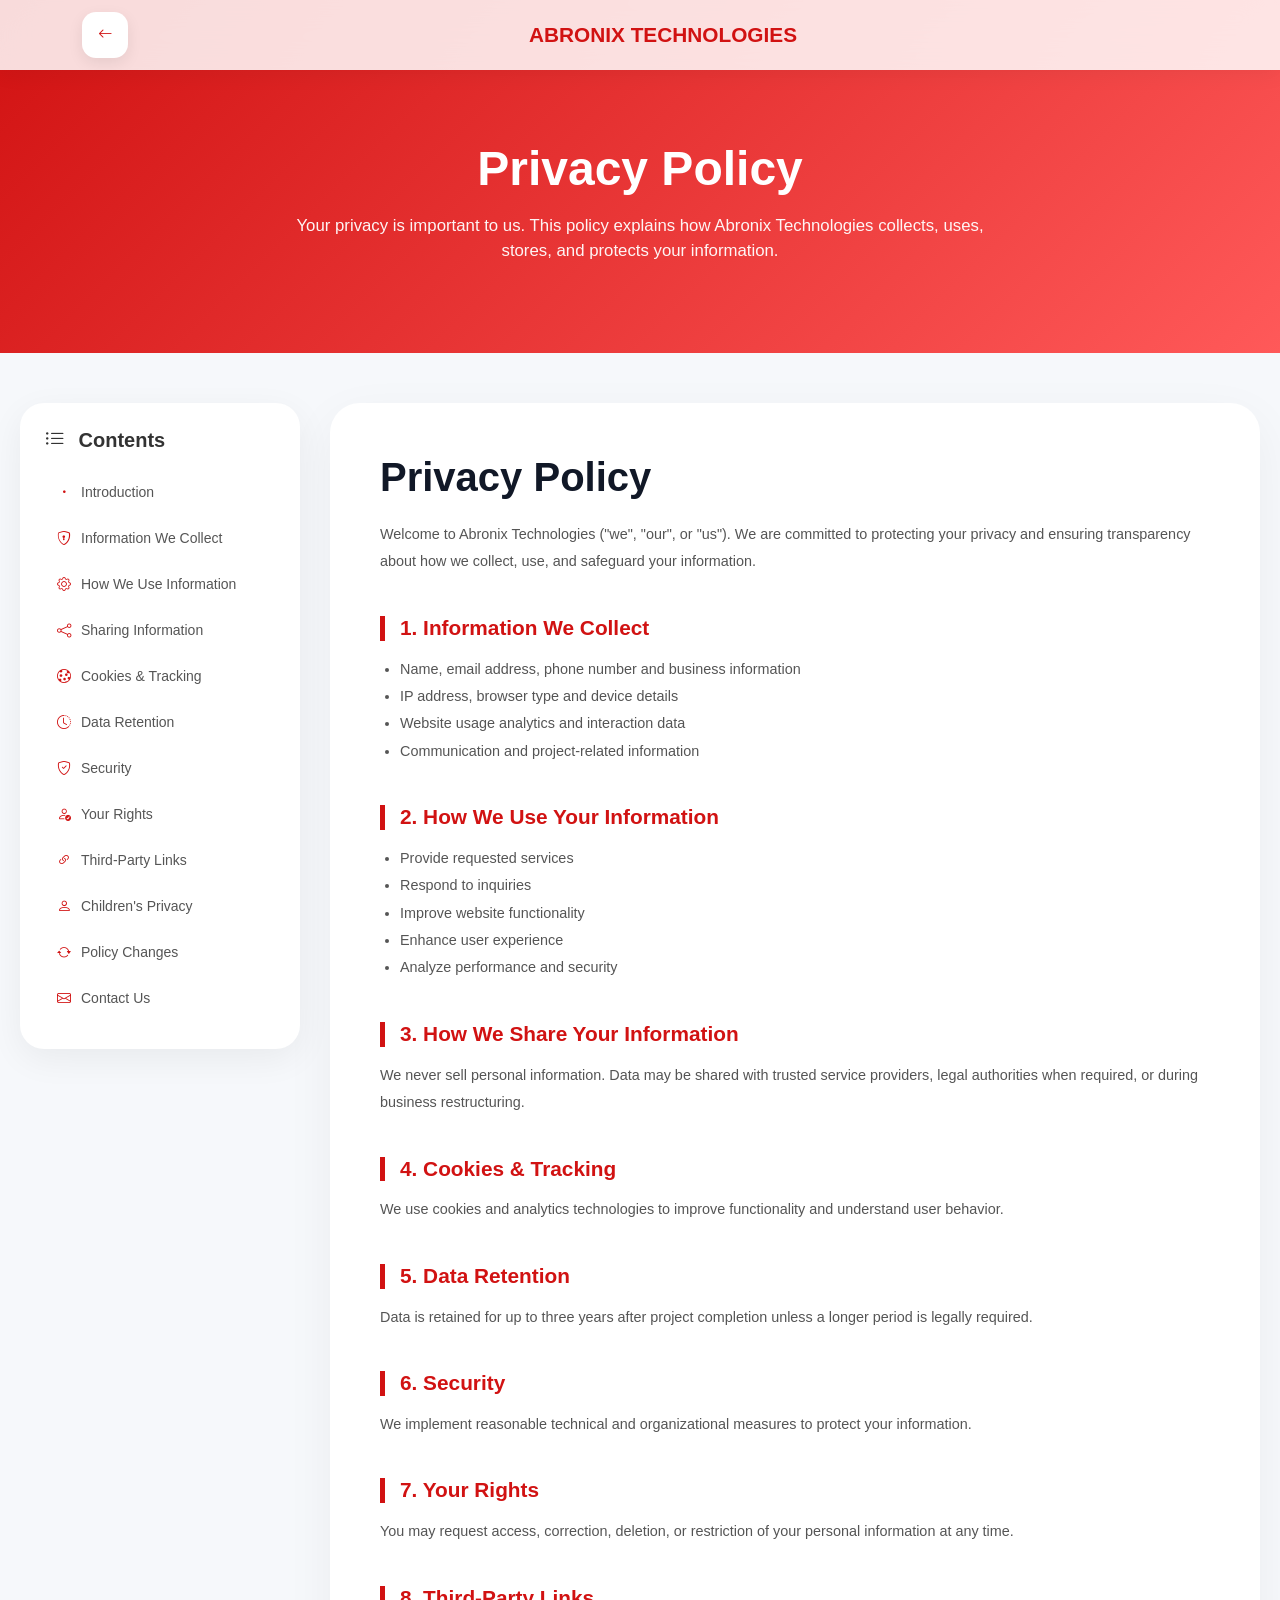
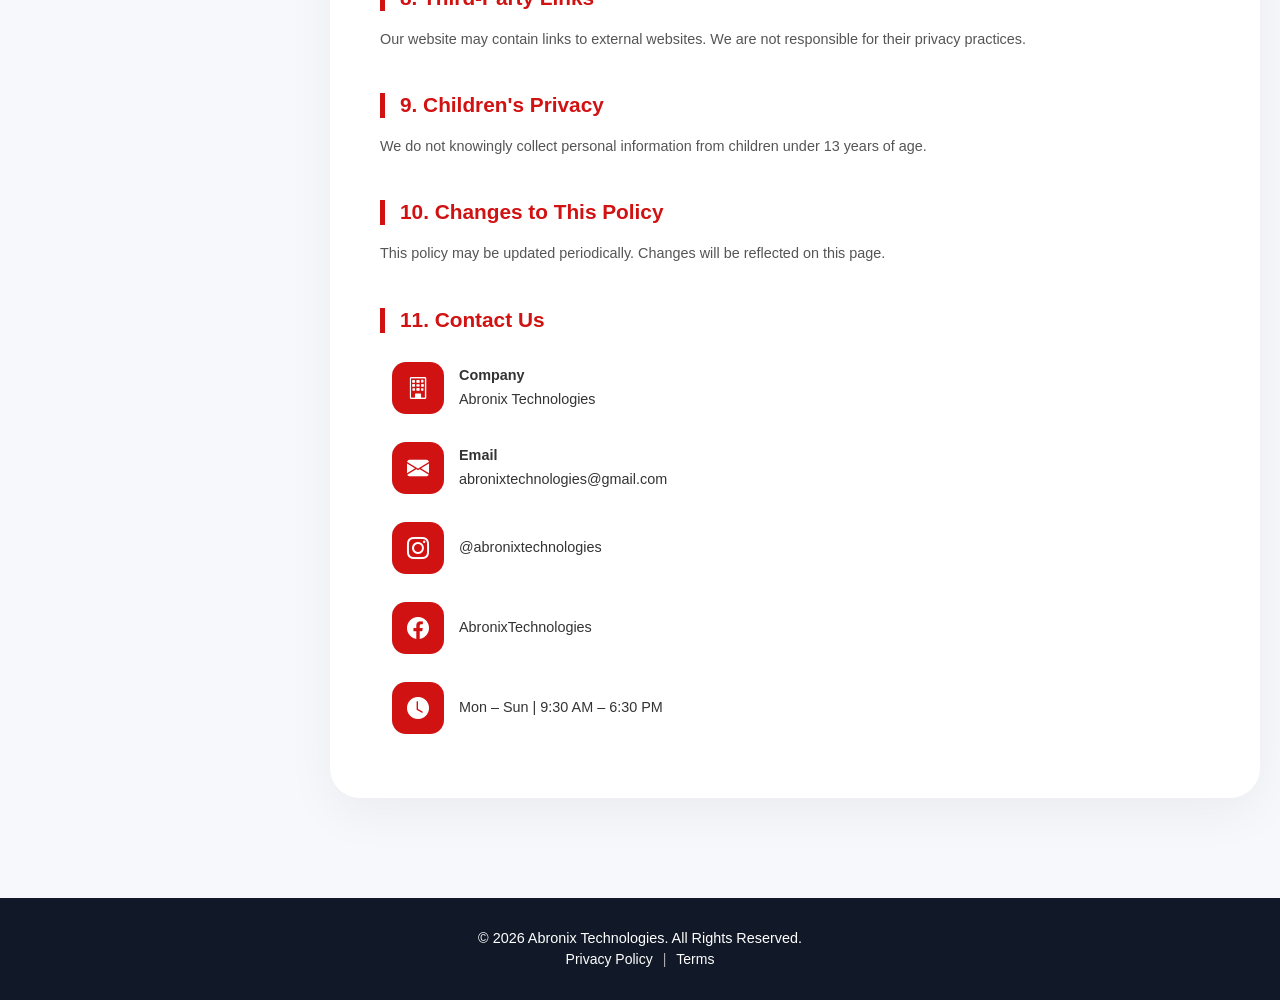
==== commit 1c2564c8: "Update privacy.html" ====
--- a/privacy.html
+++ b/privacy.html
@@ -131,11 +131,12 @@
         ========================= */
 
         .policy-container {
+            width: 100%;
             max-width: 1300px;
             margin: auto;
             padding: 50px 20px;
             display: grid;
-            grid-template-columns: 280px 1fr;
+            grid-template-columns: 280px minmax(0, 1fr);
             gap: 30px;
         }
 
@@ -226,33 +227,38 @@
                  CONTACT CARD
         ========================= */
 
-        .contact-card {
-            margin-top: 20px;
-            background: #fff8f8;
-            border: 1px solid #ffdede;
-            border-radius: 24px;
-            padding: 25px;
-        }
-
-            .contact-card a {
-                text-decoration: none;
-            }
-        /* CARD ITEM (ANIMATED) */
+        /* =========================
+   CONTACT CARD FINAL FIX
+========================= */
+
+        /* Remove underline from links */
+        .contact-card a,
+        .contact-card a:hover,
+        .contact-card a:focus,
+        .contact-card a:active,
+        .contact-card a:visited {
+            display: block;
+            text-decoration: none !important;
+            color: inherit;
+        }
+
+        /* Contact item layout */
         .contact-item {
             display: flex;
             align-items: center;
             gap: 15px;
+            width: 100%;
             padding: 14px 12px;
             border-radius: 16px;
             transition: all .3s ease;
             position: relative;
             overflow: hidden;
-            cursor: pointer;
-        }
-
-            /* ICON */
+        }
+
+            /* Icon */
             .contact-item i {
                 width: 52px;
+                min-width: 52px;
                 height: 52px;
                 border-radius: 14px;
                 background: var(--primary);
@@ -262,17 +268,21 @@
                 justify-content: center;
                 font-size: 22px;
                 flex-shrink: 0;
-                transition: all .3s ease;
-                box-shadow: 0 8px 18px rgba(209,18,18,.25);
-            }
-
-            /* TEXT */
-            .contact-item a,
+            }
+
+            /* Text area */
             .contact-item div {
-                text-decoration: none;
-                color: #444;
-                font-weight: 500;
-                transition: .3s;
+                flex: 1;
+                min-width: 0;
+                line-height: 1.5;
+                overflow-wrap: break-word;
+                word-break: break-word;
+            }
+
+            /* Label */
+            .contact-item strong {
+                display: block;
+                margin-bottom: 2px;
             }
 
             /* HOVER EFFECT (LIFT + GLOW) */
@@ -428,6 +438,208 @@
                 gap: 5px;
             }
         }
+
+
+        /*-----*/
+        /* =========================
+   MOBILE OVERFLOW FIX
+========================= */
+
+        html,
+        body {
+            width: 100%;
+            overflow-x: hidden;
+        }
+
+        /* Prevent any element from exceeding screen width */
+        * {
+            max-width: 100%;
+        }
+
+        /* Responsive Navbar */
+        .navbar-brand {
+            text-align: center;
+            white-space: normal;
+            line-height: 1.2;
+            font-size: 1.3rem;
+        }
+
+        /* Hero Section */
+        .hero h1 {
+            font-size: clamp(1.8rem, 6vw, 3rem);
+            word-break: break-word;
+        }
+
+        .hero p {
+            word-wrap: break-word;
+        }
+
+        /* Content Area */
+        .policy-content,
+        .contact-card,
+        .toc {
+            width: 100%;
+            overflow: hidden;
+        }
+
+        /* Contact Items */
+        .contact-item {
+            flex-wrap: wrap;
+        }
+
+            .contact-item div,
+            .contact-item a {
+                overflow-wrap: break-word;
+                word-break: break-word;
+            }
+
+        /* Images */
+        img {
+            max-width: 100%;
+            height: auto;
+        }
+
+        /* =========================
+   TABLET & MOBILE
+========================= */
+        @media (max-width: 991px) {
+
+            .policy-container {
+                grid-template-columns: 1fr;
+                padding: 20px 15px;
+                gap: 20px;
+            }
+
+            .toc {
+                position: relative;
+                top: 0;
+                width: 100%;
+            }
+
+            .policy-content {
+                padding: 25px 20px;
+            }
+
+            .hero {
+                padding: 120px 15px 70px;
+            }
+
+                .hero h1 {
+                    font-size: 2.2rem;
+                }
+        }
+
+        /* =========================
+   EXTRA SMALL DEVICES
+   (320px - 480px)
+========================= */
+        @media (max-width: 480px) {
+
+            .navbar {
+                padding: 10px 0;
+            }
+
+            .navbar-brand {
+                font-size: 0.9rem;
+                max-width: 180px;
+            }
+
+            .back-btn {
+                width: 40px;
+                height: 40px;
+            }
+
+            .hero {
+                padding: 100px 15px 50px;
+            }
+
+                .hero h1 {
+                    font-size: 1.8rem;
+                    margin-bottom: 10px;
+                }
+
+                .hero p {
+                    font-size: 0.9rem;
+                }
+
+            .policy-container {
+                padding: 15px 10px;
+            }
+
+            .policy-content {
+                padding: 15px;
+                border-radius: 20px;
+            }
+
+                .policy-content h1 {
+                    font-size: 1.8rem;
+                }
+
+                .policy-content h2 {
+                    font-size: 1.05rem;
+                    padding-left: 10px;
+                }
+
+            .toc {
+                padding: 15px;
+                border-radius: 18px;
+            }
+
+                .toc a {
+                    font-size: 13px;
+                    padding: 8px 10px;
+                }
+
+            .contact-card {
+                padding: 15px;
+            }
+
+            .contact-item {
+                gap: 10px;
+                padding: 10px;
+            }
+
+                .contact-item i {
+                    width: 42px;
+                    height: 42px;
+                    font-size: 18px;
+                }
+
+            .footer {
+                padding: 20px 10px;
+                font-size: 13px;
+            }
+
+            .footer-links {
+                gap: 5px;
+            }
+        }
+
+
+        /* =========================
+   MOBILE FIX
+========================= */
+
+        @media (max-width: 480px) {
+
+            .contact-item {
+                align-items: flex-start;
+                gap: 12px;
+                padding: 10px;
+            }
+
+                .contact-item i {
+                    width: 44px;
+                    min-width: 44px;
+                    height: 44px;
+                    font-size: 18px;
+                    margin-top: 2px;
+                }
+
+                .contact-item div {
+                    font-size: 14px;
+                }
+        }
     </style>
 </head>
 
@@ -491,9 +703,9 @@
             <h1>Privacy Policy</h1>
 
             <p id="intro">
-                Welcome to Abronix Technologies ("we", "our", or "us").
-            We are committed to protecting your privacy and ensuring
-            transparency about how we collect, use, and safeguard your information.
+                Welcome to Abronix Technologies ("we", "our", or "us").
+            We are committed to protecting your privacy and ensuring
+            transparency about how we collect, use, and safeguard your information.
        
             </p>
 
@@ -519,65 +731,65 @@
             <h2 id="share">3. How We Share Your Information</h2>
 
             <p>
-                We never sell personal information. Data may be shared
-            with trusted service providers, legal authorities when
-            required, or during business restructuring.
+                We never sell personal information. Data may be shared
+            with trusted service providers, legal authorities when
+            required, or during business restructuring.
        
             </p>
 
             <h2 id="cookies">4. Cookies & Tracking</h2>
 
             <p>
-                We use cookies and analytics technologies to improve
-            functionality and understand user behavior.
+                We use cookies and analytics technologies to improve
+            functionality and understand user behavior.
        
             </p>
 
             <h2 id="retain">5. Data Retention</h2>
 
             <p>
-                Data is retained for up to three years after project
-            completion unless a longer period is legally required.
+                Data is retained for up to three years after project
+            completion unless a longer period is legally required.
        
             </p>
 
             <h2 id="security">6. Security</h2>
 
             <p>
-                We implement reasonable technical and organizational
-            measures to protect your information.
+                We implement reasonable technical and organizational
+            measures to protect your information.
        
             </p>
 
             <h2 id="rights">7. Your Rights</h2>
 
             <p>
-                You may request access, correction, deletion, or restriction
-            of your personal information at any time.
+                You may request access, correction, deletion, or restriction
+            of your personal information at any time.
        
             </p>
 
             <h2 id="links">8. Third-Party Links</h2>
 
             <p>
-                Our website may contain links to external websites.
-            We are not responsible for their privacy practices.
+                Our website may contain links to external websites.
+            We are not responsible for their privacy practices.
        
             </p>
 
             <h2 id="children">9. Children's Privacy</h2>
 
             <p>
-                We do not knowingly collect personal information from
-            children under 13 years of age.
+                We do not knowingly collect personal information from
+            children under 13 years of age.
        
             </p>
 
             <h2 id="changes">10. Changes to This Policy</h2>
 
             <p>
-                This policy may be updated periodically. Changes will be
-            reflected on this page.
+                This policy may be updated periodically. Changes will be
+            reflected on this page.
        
             </p>
 
@@ -588,15 +800,19 @@
                 <div class="contact-item">
                     <i class="bi bi-building"></i>
                     <div>
-                        <strong>Abronix Technologies</strong>
+                        <strong>Company</strong>
+                        Abronix Technologies
+   
                     </div>
                 </div>
+
                 <a href="mailto:abronixtechnologies@gmail.com">
                     <div class="contact-item">
                         <i class="bi bi-envelope-fill"></i>
                         <div>
-                            abronixtechnologies@gmail.com
-                    
+                            <strong>Email</strong>
+                            abronixtechnologies@gmail.com
+       
                         </div>
                     </div>
                 </a>
@@ -623,7 +839,7 @@
                 <div class="contact-item">
                     <i class="bi bi-clock-fill"></i>
                     <div>
-                        Mon – Sun | 9:30 AM – 6:30 PM
+                        Mon – Sun | 9:30 AM – 6:30 PM
                
                     </div>
                 </div>
